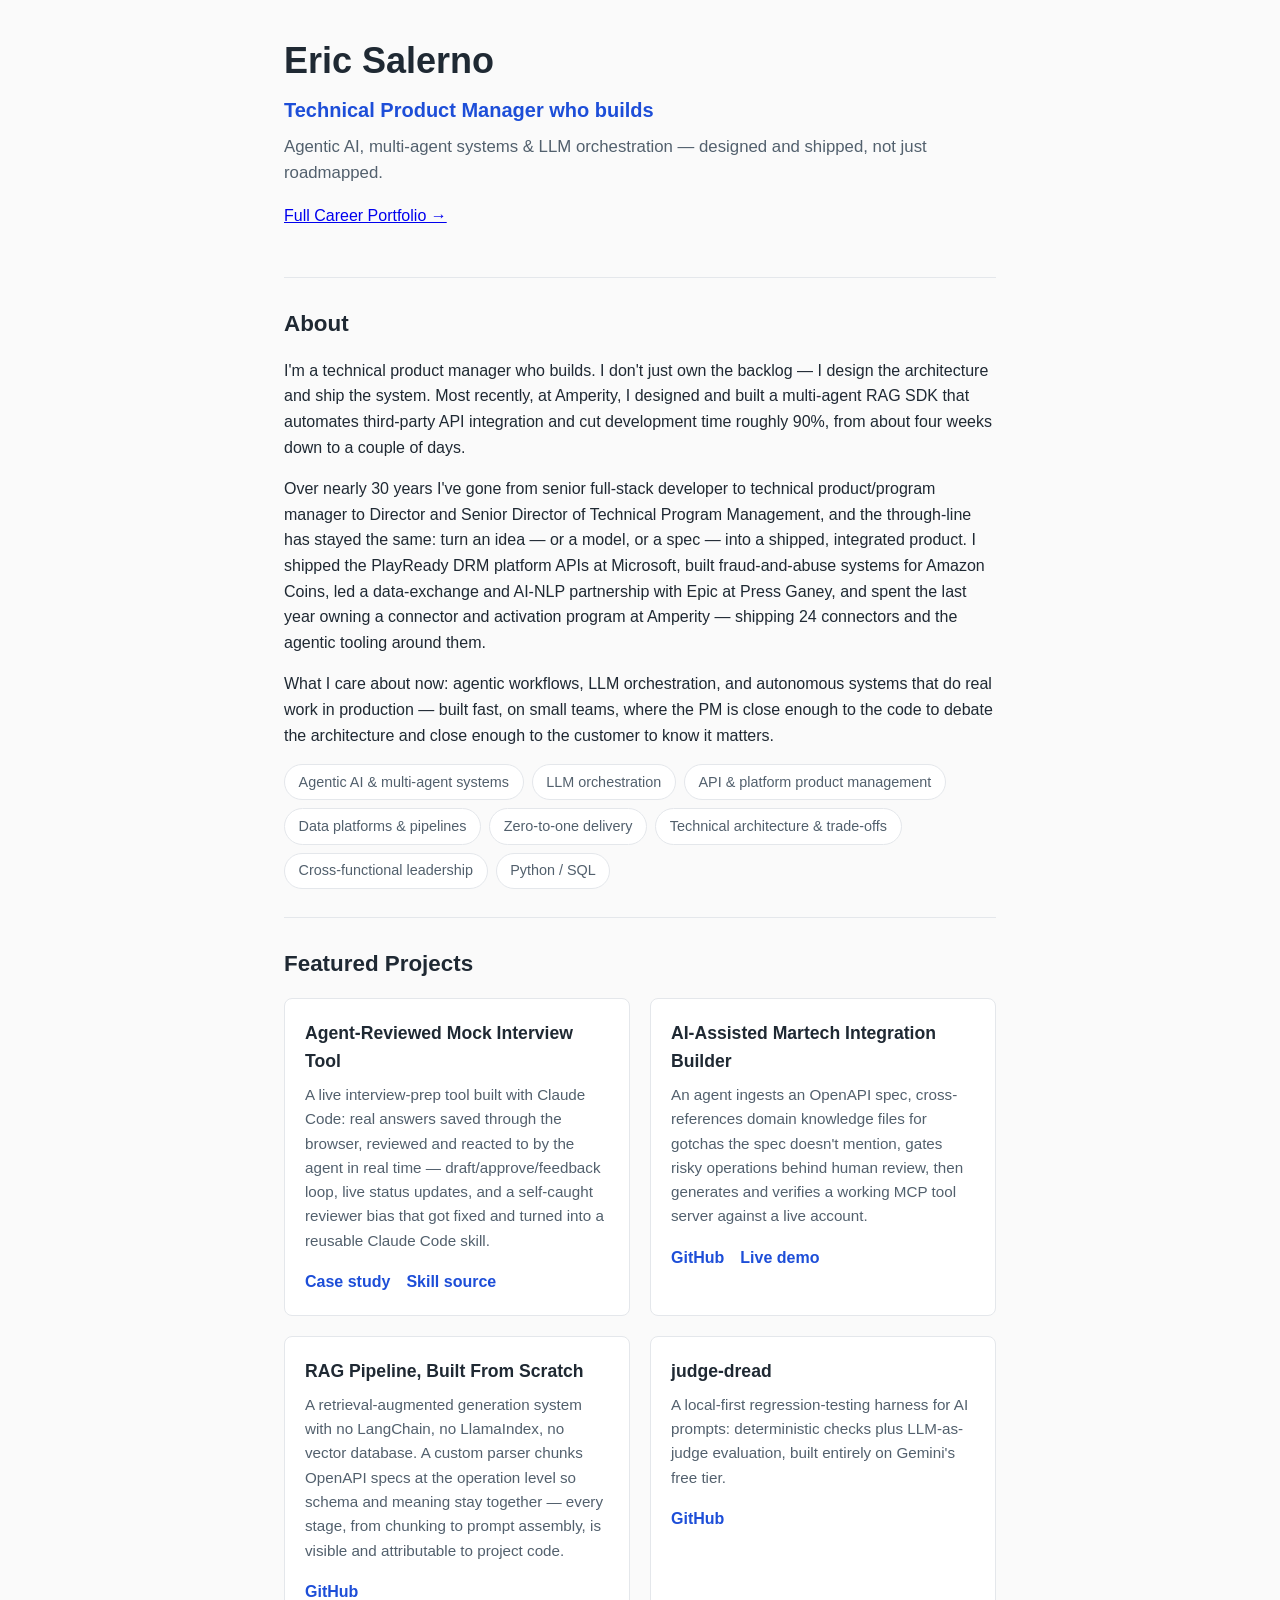
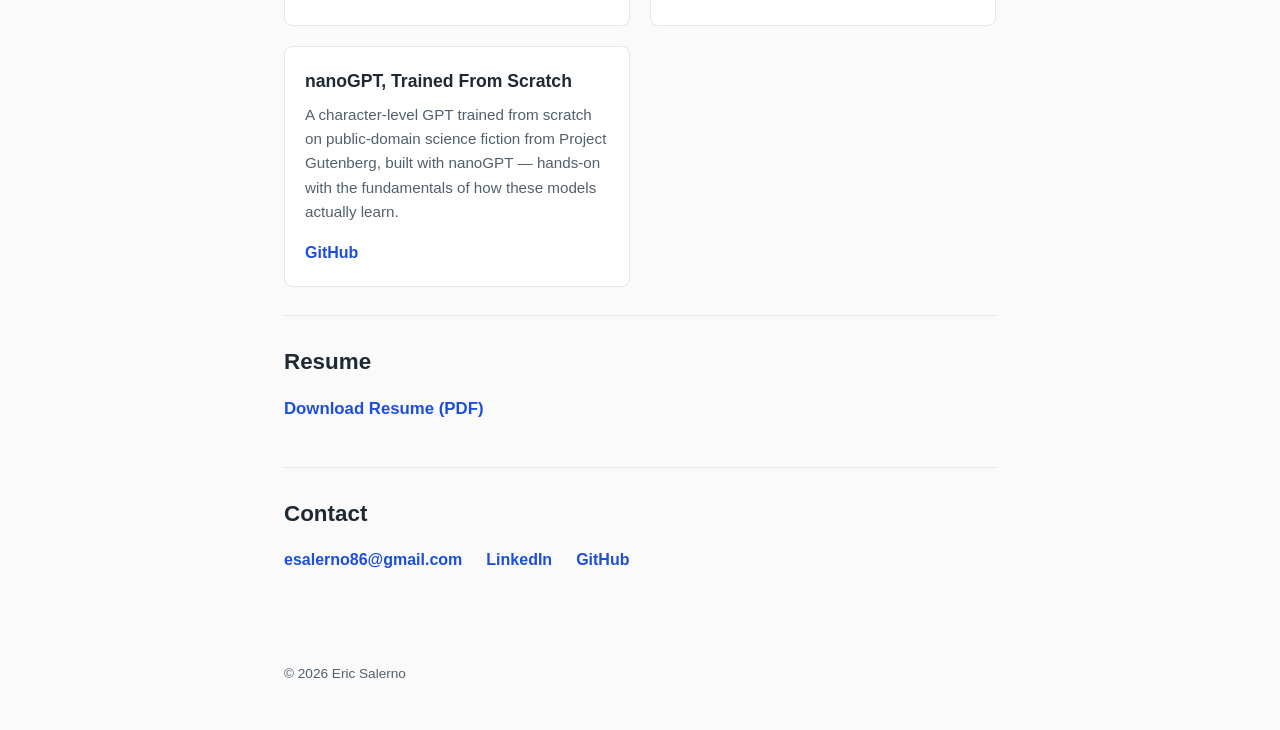
==== index.html @ 6489e16b "Link the homepage to the full career portfolio page" ====
<!doctype html>
<html lang="en">
<head>
<meta charset="UTF-8">
<meta name="viewport" content="width=device-width, initial-scale=1.0">
<title>Eric Salerno — Technical Product Manager</title>
<meta name="description" content="Technical Product Manager who builds agentic AI systems, LLM orchestration, and data platforms.">
<link rel="icon" href="favicon.svg" type="image/svg+xml">
<meta property="og:type" content="website">
<meta property="og:title" content="Eric Salerno — Technical Product Manager">
<meta property="og:description" content="Technical Product Manager who builds agentic AI systems, LLM orchestration, and data platforms.">
<meta property="og:url" content="https://ericthebigsal.github.io">
<meta name="twitter:card" content="summary">
<meta name="twitter:title" content="Eric Salerno — Technical Product Manager">
<meta name="twitter:description" content="Technical Product Manager who builds agentic AI systems, LLM orchestration, and data platforms.">
<link rel="stylesheet" href="styles.css">
</head>
<body>
<header class="site-header">
  <h1>Eric Salerno</h1>
  <p class="headline">Technical Product Manager who builds</p>
  <p class="tagline">Agentic AI, multi-agent systems &amp; LLM orchestration — designed and shipped, not just roadmapped.</p>
  <p><a href="portfolio.html">Full Career Portfolio →</a></p>
</header>

<main>
  <section id="about" aria-labelledby="about-heading">
    <h2 id="about-heading">About</h2>
    <p>I'm a technical product manager who builds. I don't just own the backlog — I design the architecture and ship the system. Most recently, at Amperity, I designed and built a multi-agent RAG SDK that automates third-party API integration and cut development time roughly 90%, from about four weeks down to a couple of days.</p>
    <p>Over nearly 30 years I've gone from senior full-stack developer to technical product/program manager to Director and Senior Director of Technical Program Management, and the through-line has stayed the same: turn an idea — or a model, or a spec — into a shipped, integrated product. I shipped the PlayReady DRM platform APIs at Microsoft, built fraud-and-abuse systems for Amazon Coins, led a data-exchange and AI-NLP partnership with Epic at Press Ganey, and spent the last year owning a connector and activation program at Amperity — shipping 24 connectors and the agentic tooling around them.</p>
    <p>What I care about now: agentic workflows, LLM orchestration, and autonomous systems that do real work in production — built fast, on small teams, where the PM is close enough to the code to debate the architecture and close enough to the customer to know it matters.</p>
    <ul class="strengths">
      <li>Agentic AI &amp; multi-agent systems</li>
      <li>LLM orchestration</li>
      <li>API &amp; platform product management</li>
      <li>Data platforms &amp; pipelines</li>
      <li>Zero-to-one delivery</li>
      <li>Technical architecture &amp; trade-offs</li>
      <li>Cross-functional leadership</li>
      <li>Python / SQL</li>
    </ul>
  </section>

  <section id="projects" aria-labelledby="projects-heading">
    <h2 id="projects-heading">Featured Projects</h2>
    <div class="project-grid">
      <article class="project-card">
        <h3>Agent-Reviewed Mock Interview Tool</h3>
        <p>A live interview-prep tool built with Claude Code: real answers saved through the browser, reviewed and reacted to by the agent in real time — draft/approve/feedback loop, live status updates, and a self-caught reviewer bias that got fixed and turned into a reusable Claude Code skill.</p>
        <div class="project-links">
          <a href="agentic-qa-tool.html">Case study</a>
          <a href="https://github.com/ericthebigsal/claude-skills">Skill source</a>
        </div>
      </article>

      <article class="project-card">
        <h3>AI-Assisted Martech Integration Builder</h3>
        <p>An agent ingests an OpenAPI spec, cross-references domain knowledge files for gotchas the spec doesn't mention, gates risky operations behind human review, then generates and verifies a working MCP tool server against a live account.</p>
        <div class="project-links">
          <a href="https://github.com/ericthebigsal/agent-integration">GitHub</a>
          <a href="https://ericthebigsal.github.io/agent-integration">Live demo</a>
        </div>
      </article>

      <article class="project-card">
        <h3>RAG Pipeline, Built From Scratch</h3>
        <p>A retrieval-augmented generation system with no LangChain, no LlamaIndex, no vector database. A custom parser chunks OpenAPI specs at the operation level so schema and meaning stay together — every stage, from chunking to prompt assembly, is visible and attributable to project code.</p>
        <div class="project-links">
          <a href="https://github.com/ericthebigsal/rag-pipeline">GitHub</a>
        </div>
      </article>

      <article class="project-card">
        <h3>judge-dread</h3>
        <p>A local-first regression-testing harness for AI prompts: deterministic checks plus LLM-as-judge evaluation, built entirely on Gemini's free tier.</p>
        <div class="project-links">
          <a href="https://github.com/ericthebigsal/judge-dread">GitHub</a>
        </div>
      </article>

      <article class="project-card">
        <h3>nanoGPT, Trained From Scratch</h3>
        <p>A character-level GPT trained from scratch on public-domain science fiction from Project Gutenberg, built with nanoGPT — hands-on with the fundamentals of how these models actually learn.</p>
        <div class="project-links">
          <a href="https://github.com/ericthebigsal/nanogpt-scifi">GitHub</a>
        </div>
      </article>
    </div>
  </section>

  <section id="resume" aria-labelledby="resume-heading">
    <h2 id="resume-heading">Resume</h2>
    <p><a class="resume-link" href="assets/resume/Eric-Salerno-Resume.pdf">Download Resume (PDF)</a></p>
  </section>

  <section id="contact" aria-labelledby="contact-heading">
    <h2 id="contact-heading">Contact</h2>
    <ul class="contact-list">
      <li><a href="mailto:esalerno86@gmail.com">esalerno86@gmail.com</a></li>
      <li><a href="https://www.linkedin.com/in/ersalerno">LinkedIn</a></li>
      <li><a href="https://github.com/ericthebigsal">GitHub</a></li>
    </ul>
  </section>
</main>

<footer class="site-footer">
  <p>&copy; 2026 Eric Salerno</p>
</footer>
</body>
</html>
---- styles.css ----
:root {
  --max-width: 760px;
  --color-bg: #fafafa;
  --color-surface: #ffffff;
  --color-text: #1f2933;
  --color-muted: #52606d;
  --color-border: #e4e7eb;
  --color-accent: #1d4ed8;
  --font-sans: -apple-system, BlinkMacSystemFont, "Segoe UI", Roboto, Helvetica, Arial, sans-serif;
}

* {
  box-sizing: border-box;
}

body {
  margin: 0;
  font-family: var(--font-sans);
  background: var(--color-bg);
  color: var(--color-text);
  line-height: 1.6;
}

.site-header,
main,
.site-footer {
  max-width: var(--max-width);
  margin: 0 auto;
  padding: 2rem 1.5rem;
}

.site-header {
  padding-bottom: 0;
}

.site-header h1 {
  font-size: 2.25rem;
  margin: 0 0 0.25rem;
}

.headline {
  font-size: 1.25rem;
  font-weight: 600;
  color: var(--color-accent);
  margin: 0 0 0.5rem;
}

.tagline {
  color: var(--color-muted);
  margin: 0 0 1rem;
  font-size: 1.05rem;
}

section {
  padding: 1.75rem 0;
  border-top: 1px solid var(--color-border);
}

h2 {
  font-size: 1.4rem;
  margin: 0 0 1rem;
}

.strengths {
  display: flex;
  flex-wrap: wrap;
  gap: 0.5rem;
  padding: 0;
  margin: 1rem 0 0;
  list-style: none;
}

.strengths li {
  background: var(--color-surface);
  border: 1px solid var(--color-border);
  border-radius: 999px;
  padding: 0.35rem 0.85rem;
  font-size: 0.9rem;
  color: var(--color-muted);
}

.project-grid {
  display: grid;
  grid-template-columns: repeat(auto-fit, minmax(280px, 1fr));
  gap: 1.25rem;
}

.project-card {
  background: var(--color-surface);
  border: 1px solid var(--color-border);
  border-radius: 8px;
  padding: 1.25rem;
}

.project-card h3 {
  margin: 0 0 0.5rem;
  font-size: 1.1rem;
}

.project-card p {
  margin: 0 0 1rem;
  color: var(--color-muted);
  font-size: 0.95rem;
}

.project-links {
  display: flex;
  gap: 1rem;
}

.project-links a,
.resume-link,
.contact-list a {
  color: var(--color-accent);
  text-decoration: none;
  font-weight: 600;
}

.project-links a:hover,
.resume-link:hover,
.contact-list a:hover {
  text-decoration: underline;
}

.resume-link {
  display: inline-block;
  font-size: 1.05rem;
}

.contact-list {
  list-style: none;
  padding: 0;
  margin: 0;
  display: flex;
  flex-wrap: wrap;
  gap: 1.5rem;
}

.site-footer {
  padding-top: 1rem;
  color: var(--color-muted);
  font-size: 0.85rem;
}

@media (max-width: 480px) {
  .site-header h1 {
    font-size: 1.75rem;
  }

  .contact-list {
    flex-direction: column;
    gap: 0.75rem;
  }
}

/* Case-study pages */

.breadcrumb {
  font-size: 0.9rem;
  margin: 0 0 1rem;
}

.breadcrumb a {
  color: var(--color-accent);
  text-decoration: none;
}

.breadcrumb a:hover {
  text-decoration: underline;
}

.case-tags {
  display: flex;
  flex-wrap: wrap;
  gap: 0.5rem;
  margin: 0.75rem 0 0;
  padding: 0;
  list-style: none;
}

.case-tags li {
  font-size: 0.78rem;
  font-family: ui-monospace, SFMono-Regular, "SF Mono", Menlo, Consolas, monospace;
  color: var(--color-muted);
  border: 1px solid var(--color-border);
  border-radius: 999px;
  padding: 0.2rem 0.7rem;
}

.case-note {
  background: var(--color-surface);
  border: 1px solid var(--color-border);
  border-left: 3px solid var(--color-accent);
  border-radius: 6px;
  padding: 0.9rem 1.1rem;
  font-size: 0.92rem;
  color: var(--color-muted);
  margin: 1rem 0 0;
}

.moment {
  background: var(--color-surface);
  border: 1px solid var(--color-border);
  border-radius: 8px;
  padding: 1.25rem 1.4rem;
  margin: 0 0 1.1rem;
}

.moment:last-child {
  margin-bottom: 0;
}

.moment h3 {
  margin: 0 0 0.5rem;
  font-size: 1.05rem;
}

.moment .beat {
  font-family: ui-monospace, SFMono-Regular, "SF Mono", Menlo, Consolas, monospace;
  font-size: 0.72rem;
  letter-spacing: 0.04em;
  text-transform: uppercase;
  color: var(--color-accent);
  display: block;
  margin: 0 0 0.35rem;
}

.moment p {
  margin: 0 0 0.6rem;
  font-size: 0.95rem;
}

.moment p:last-child {
  margin-bottom: 0;
}

blockquote.pull {
  margin: 0.8rem 0;
  padding: 0.15rem 0 0.15rem 1rem;
  border-left: 3px solid var(--color-accent);
  font-size: 0.94rem;
  color: var(--color-text);
  font-style: italic;
}

.case-study main p,
.case-study main li {
  font-size: 1rem;
}
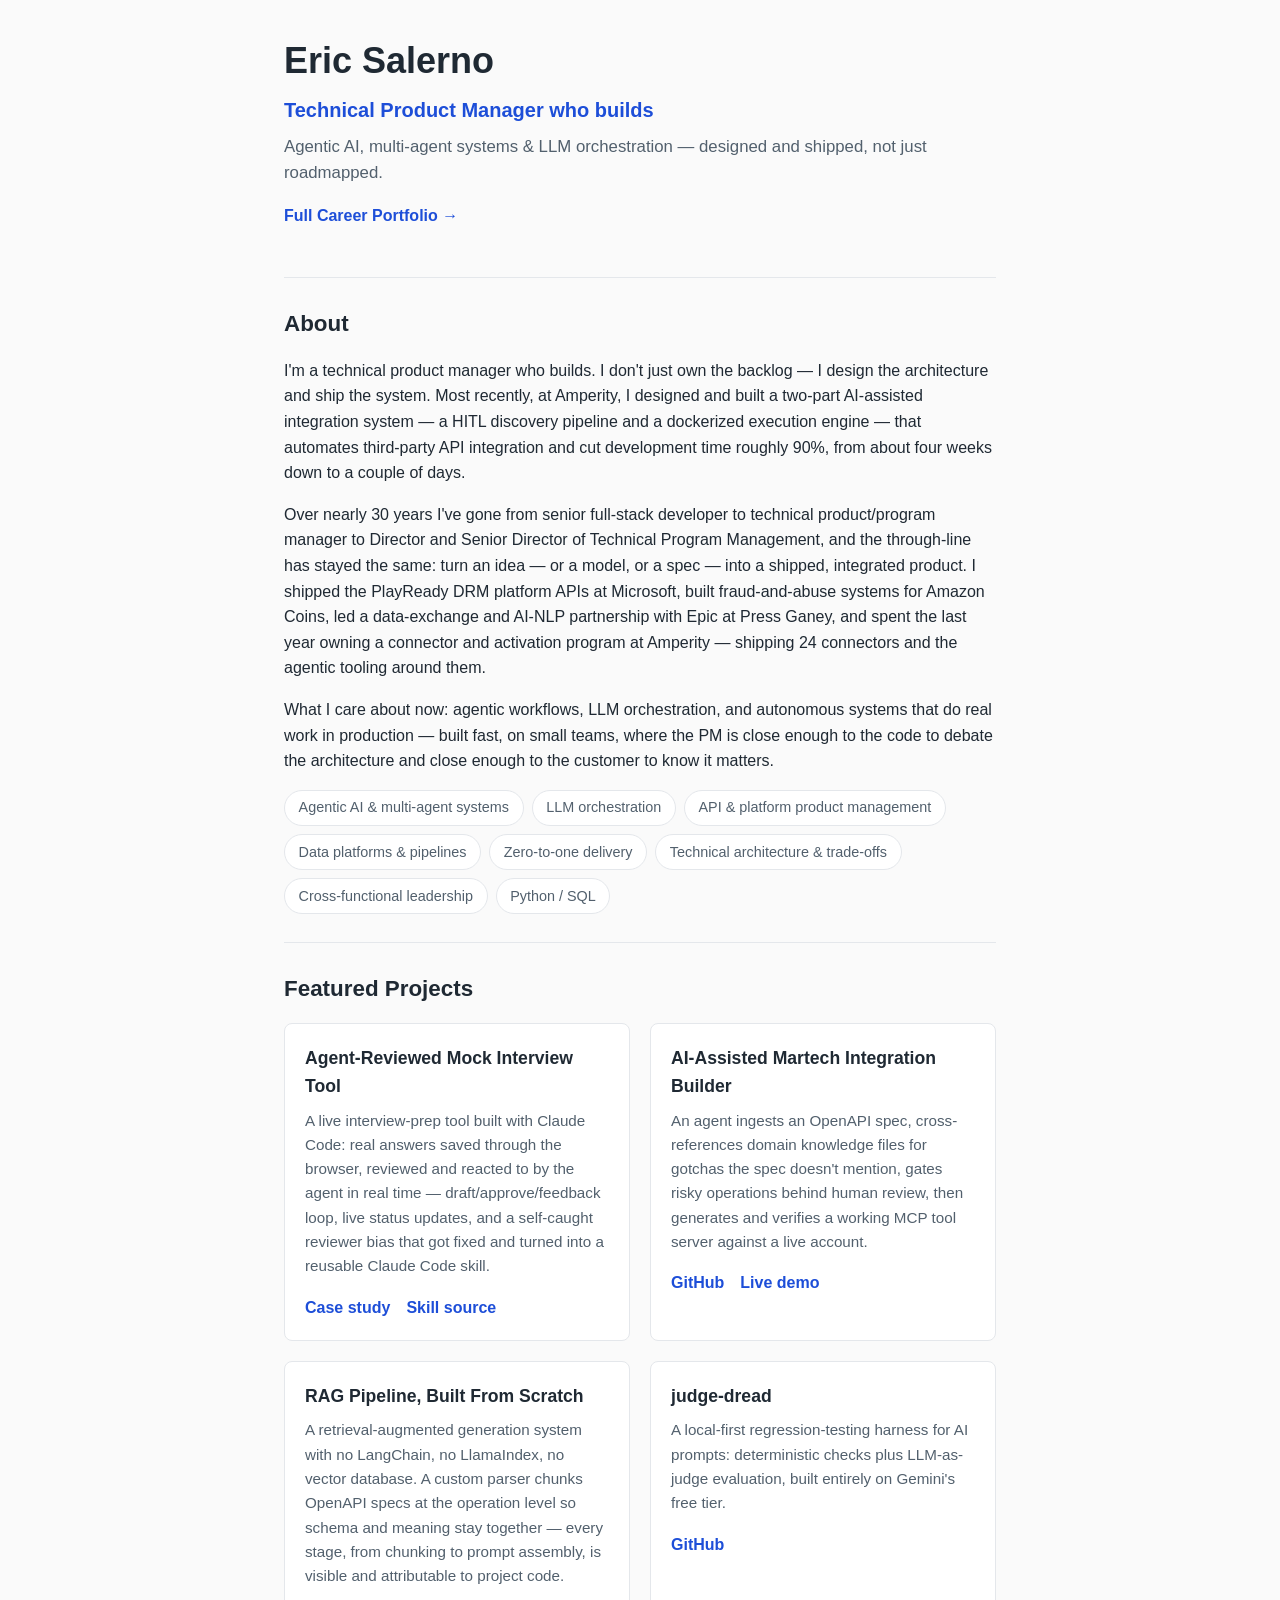
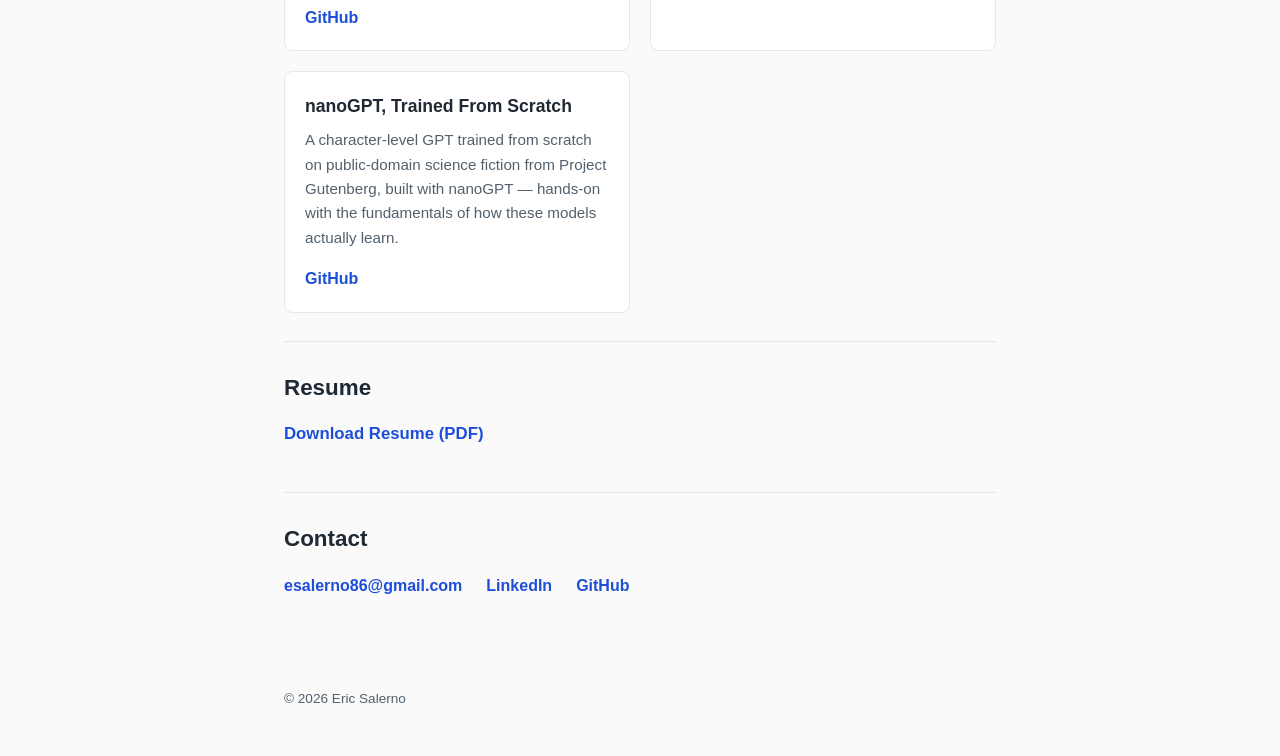
==== commit f17d2ef3: "Fix whole-branch review findings on the full career portfolio page - Resolve About-vs-Amperity self-" ====
--- a/index.html
+++ b/index.html
@@ -20,13 +20,13 @@
   <h1>Eric Salerno</h1>
   <p class="headline">Technical Product Manager who builds</p>
   <p class="tagline">Agentic AI, multi-agent systems &amp; LLM orchestration — designed and shipped, not just roadmapped.</p>
-  <p><a href="portfolio.html">Full Career Portfolio →</a></p>
+  <p><a class="portfolio-cta" href="portfolio.html">Full Career Portfolio →</a></p>
 </header>
 
 <main>
   <section id="about" aria-labelledby="about-heading">
     <h2 id="about-heading">About</h2>
-    <p>I'm a technical product manager who builds. I don't just own the backlog — I design the architecture and ship the system. Most recently, at Amperity, I designed and built a multi-agent RAG SDK that automates third-party API integration and cut development time roughly 90%, from about four weeks down to a couple of days.</p>
+    <p>I'm a technical product manager who builds. I don't just own the backlog — I design the architecture and ship the system. Most recently, at Amperity, I designed and built a two-part AI-assisted integration system — a HITL discovery pipeline and a dockerized execution engine — that automates third-party API integration and cut development time roughly 90%, from about four weeks down to a couple of days.</p>
     <p>Over nearly 30 years I've gone from senior full-stack developer to technical product/program manager to Director and Senior Director of Technical Program Management, and the through-line has stayed the same: turn an idea — or a model, or a spec — into a shipped, integrated product. I shipped the PlayReady DRM platform APIs at Microsoft, built fraud-and-abuse systems for Amazon Coins, led a data-exchange and AI-NLP partnership with Epic at Press Ganey, and spent the last year owning a connector and activation program at Amperity — shipping 24 connectors and the agentic tooling around them.</p>
     <p>What I care about now: agentic workflows, LLM orchestration, and autonomous systems that do real work in production — built fast, on small teams, where the PM is close enough to the code to debate the architecture and close enough to the customer to know it matters.</p>
     <ul class="strengths">
--- a/styles.css
+++ b/styles.css
@@ -51,6 +51,16 @@
   font-size: 1.05rem;
 }
 
+.portfolio-cta {
+  color: var(--color-accent);
+  text-decoration: none;
+  font-weight: 600;
+}
+
+.portfolio-cta:hover {
+  text-decoration: underline;
+}
+
 section {
   padding: 1.75rem 0;
   border-top: 1px solid var(--color-border);
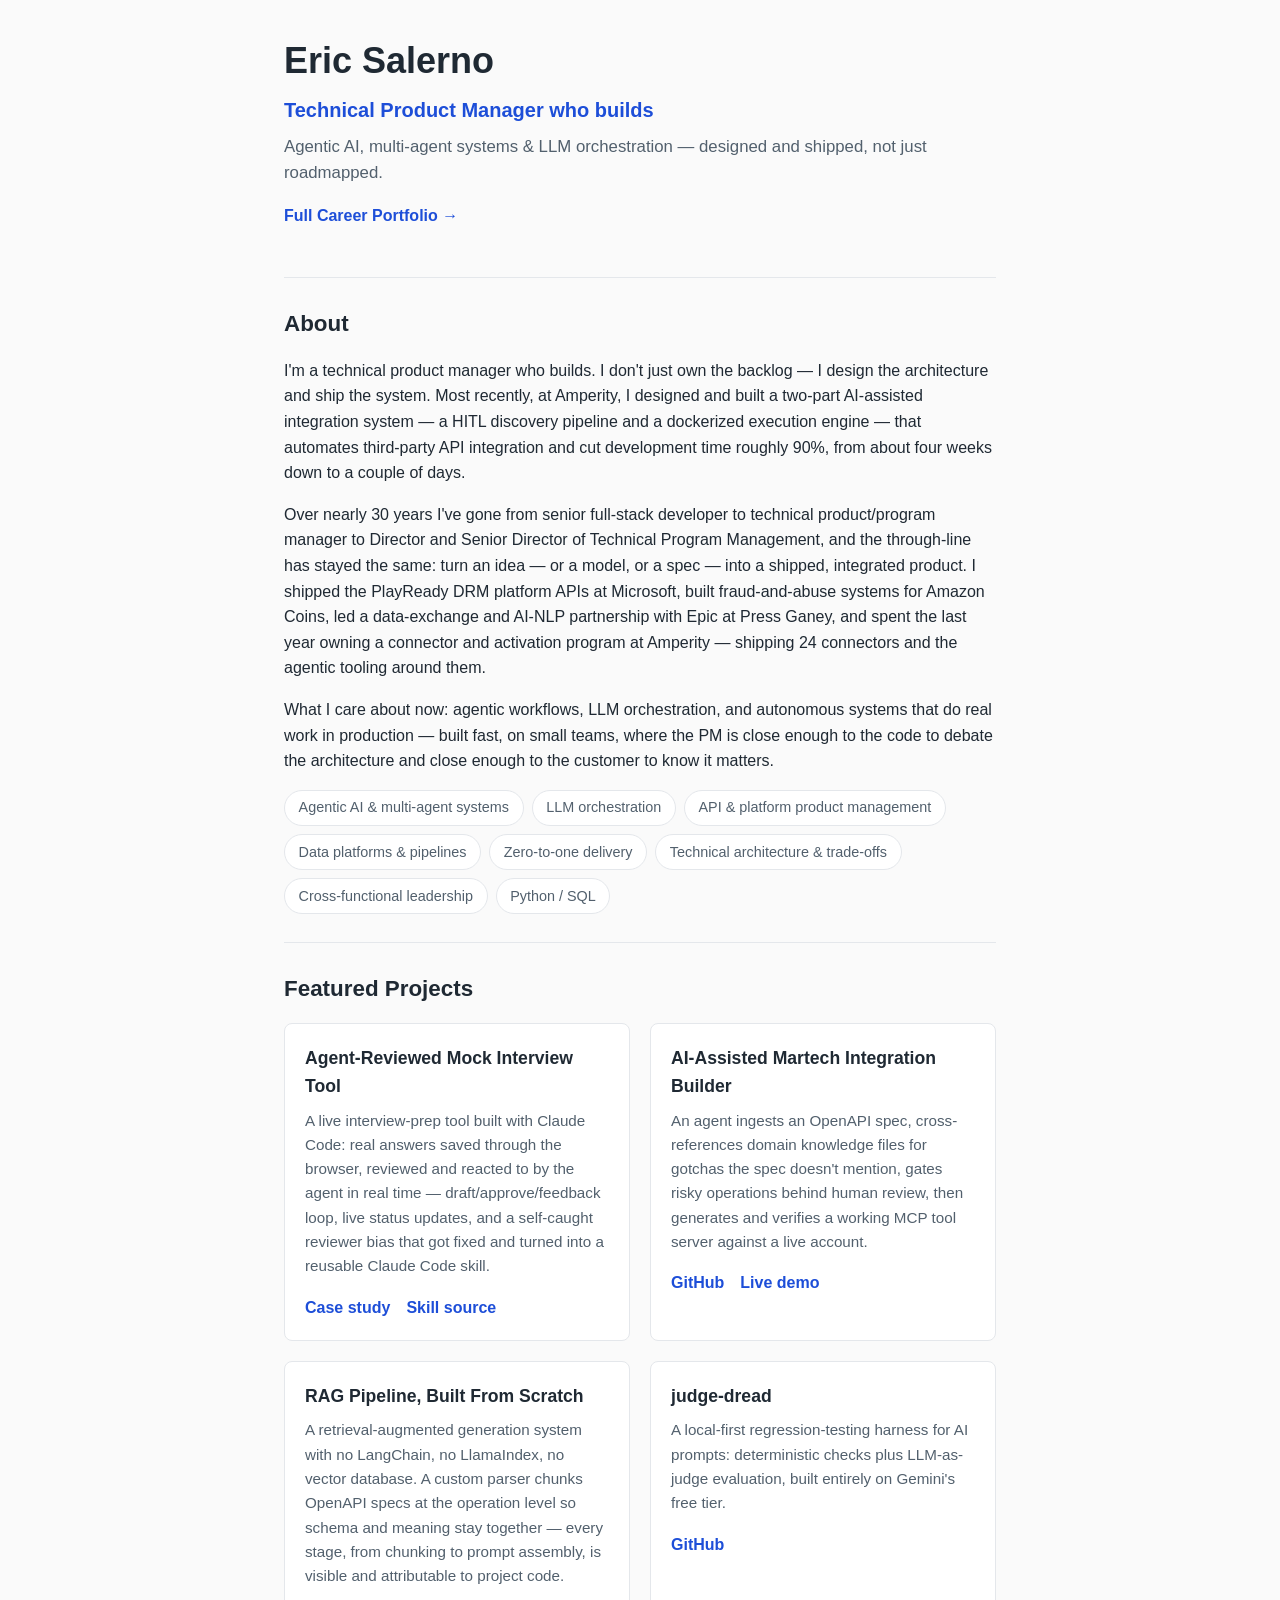
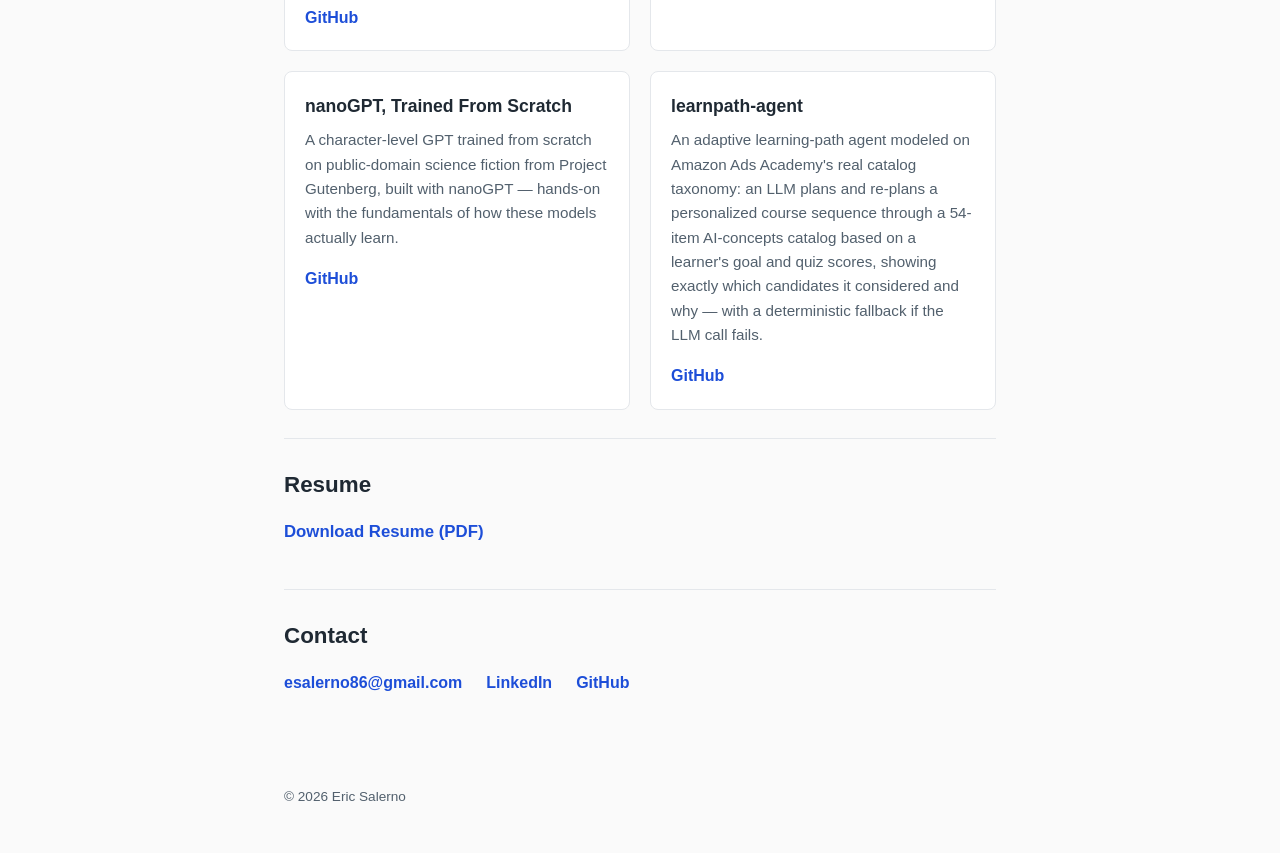
==== commit f4e32dae: "Add learnpath-agent as sixth AI portfolio project Adaptive learning-path agent (Gemini + FastAPI) ov" ====
--- a/index.html
+++ b/index.html
@@ -85,6 +85,14 @@
           <a href="https://github.com/ericthebigsal/nanogpt-scifi">GitHub</a>
         </div>
       </article>
+
+      <article class="project-card">
+        <h3>learnpath-agent</h3>
+        <p>An adaptive learning-path agent modeled on Amazon Ads Academy's real catalog taxonomy: an LLM plans and re-plans a personalized course sequence through a 54-item AI-concepts catalog based on a learner's goal and quiz scores, showing exactly which candidates it considered and why — with a deterministic fallback if the LLM call fails.</p>
+        <div class="project-links">
+          <a href="https://github.com/ericthebigsal/learnpath-agent">GitHub</a>
+        </div>
+      </article>
     </div>
   </section>
 
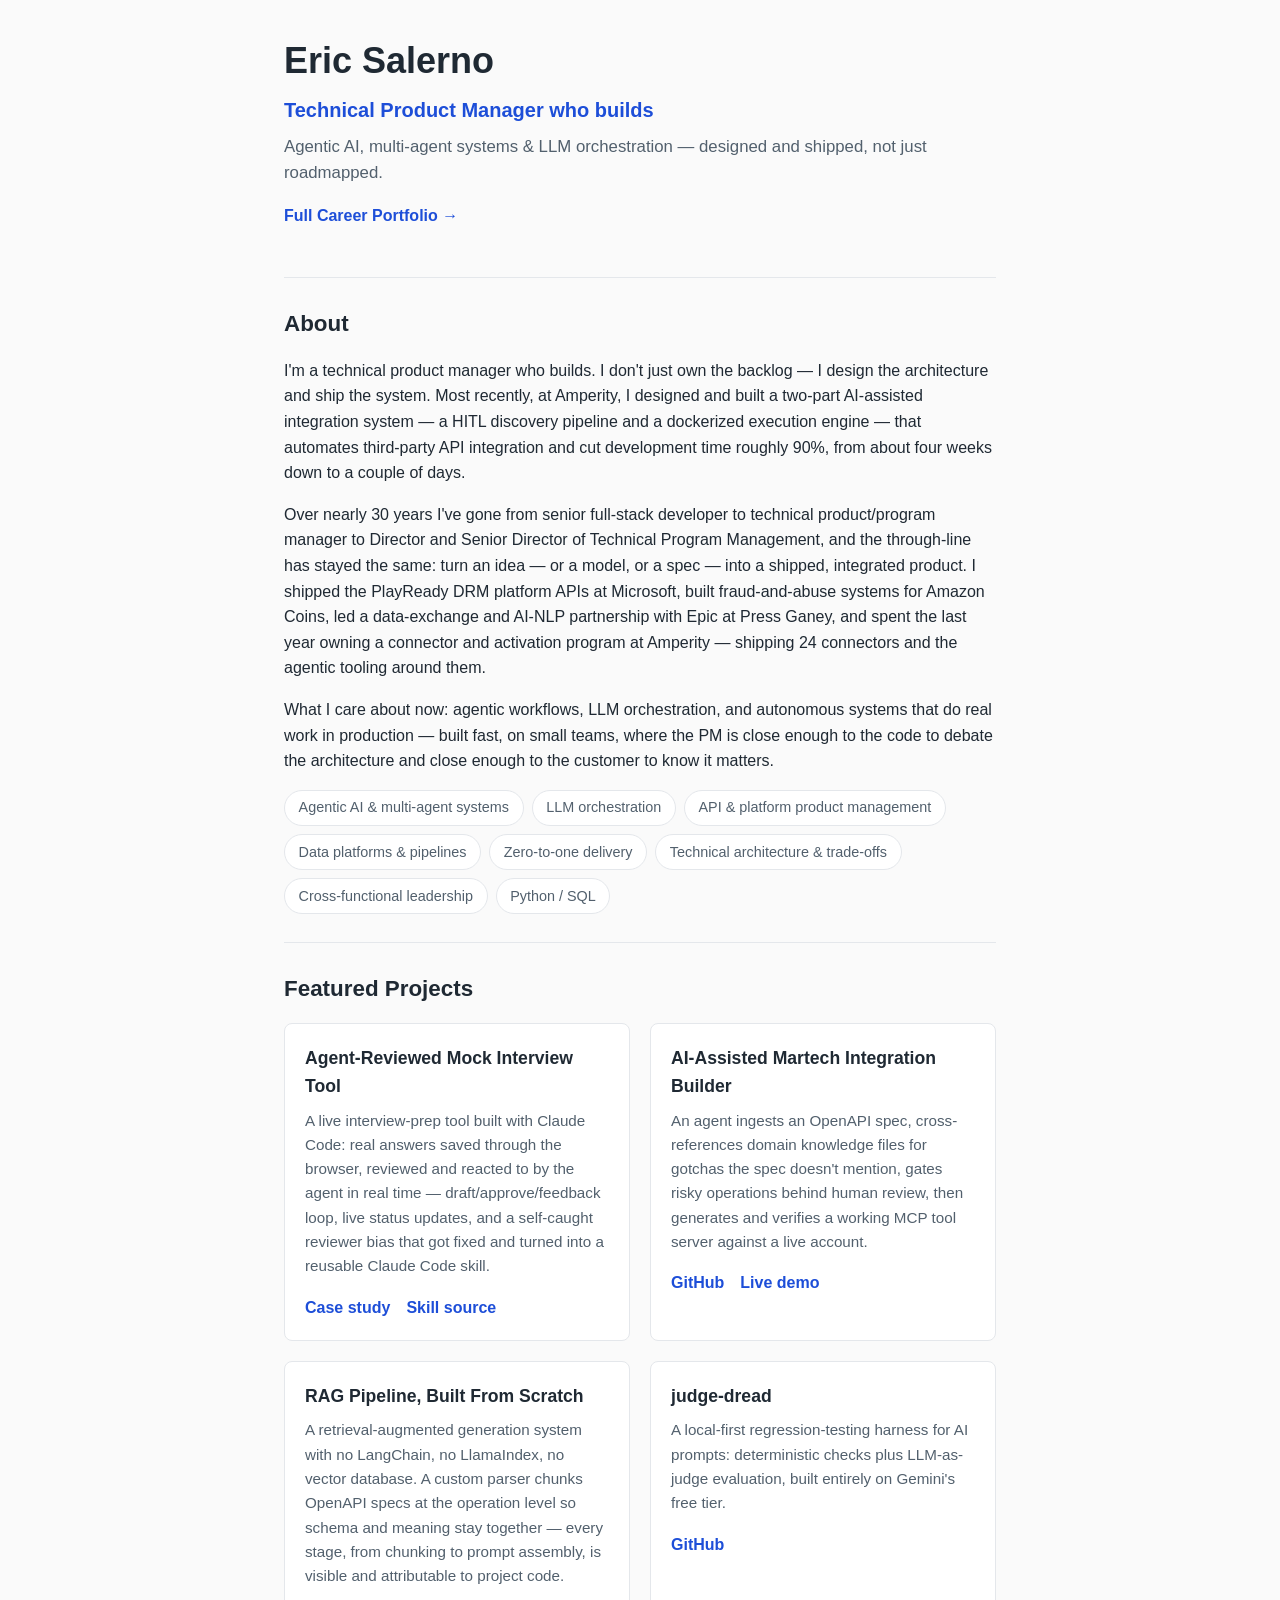
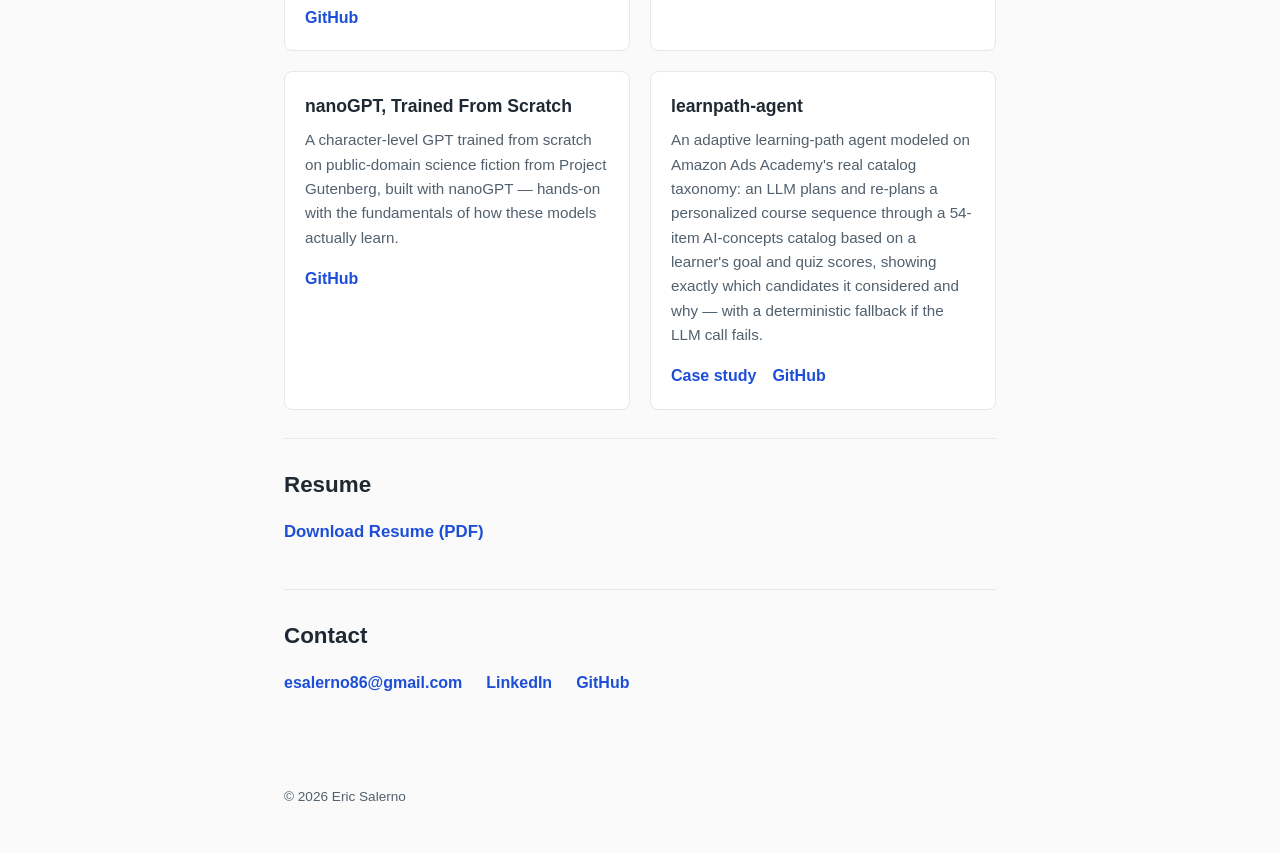
==== commit e7c86c47: "Add case study for learnpath-agent Detailed writeup of the concepts behind the adaptive learning-pat" ====
--- a/index.html
+++ b/index.html
@@ -90,6 +90,7 @@
         <h3>learnpath-agent</h3>
         <p>An adaptive learning-path agent modeled on Amazon Ads Academy's real catalog taxonomy: an LLM plans and re-plans a personalized course sequence through a 54-item AI-concepts catalog based on a learner's goal and quiz scores, showing exactly which candidates it considered and why — with a deterministic fallback if the LLM call fails.</p>
         <div class="project-links">
+          <a href="learnpath-agent-writeup.html">Case study</a>
           <a href="https://github.com/ericthebigsal/learnpath-agent">GitHub</a>
         </div>
       </article>
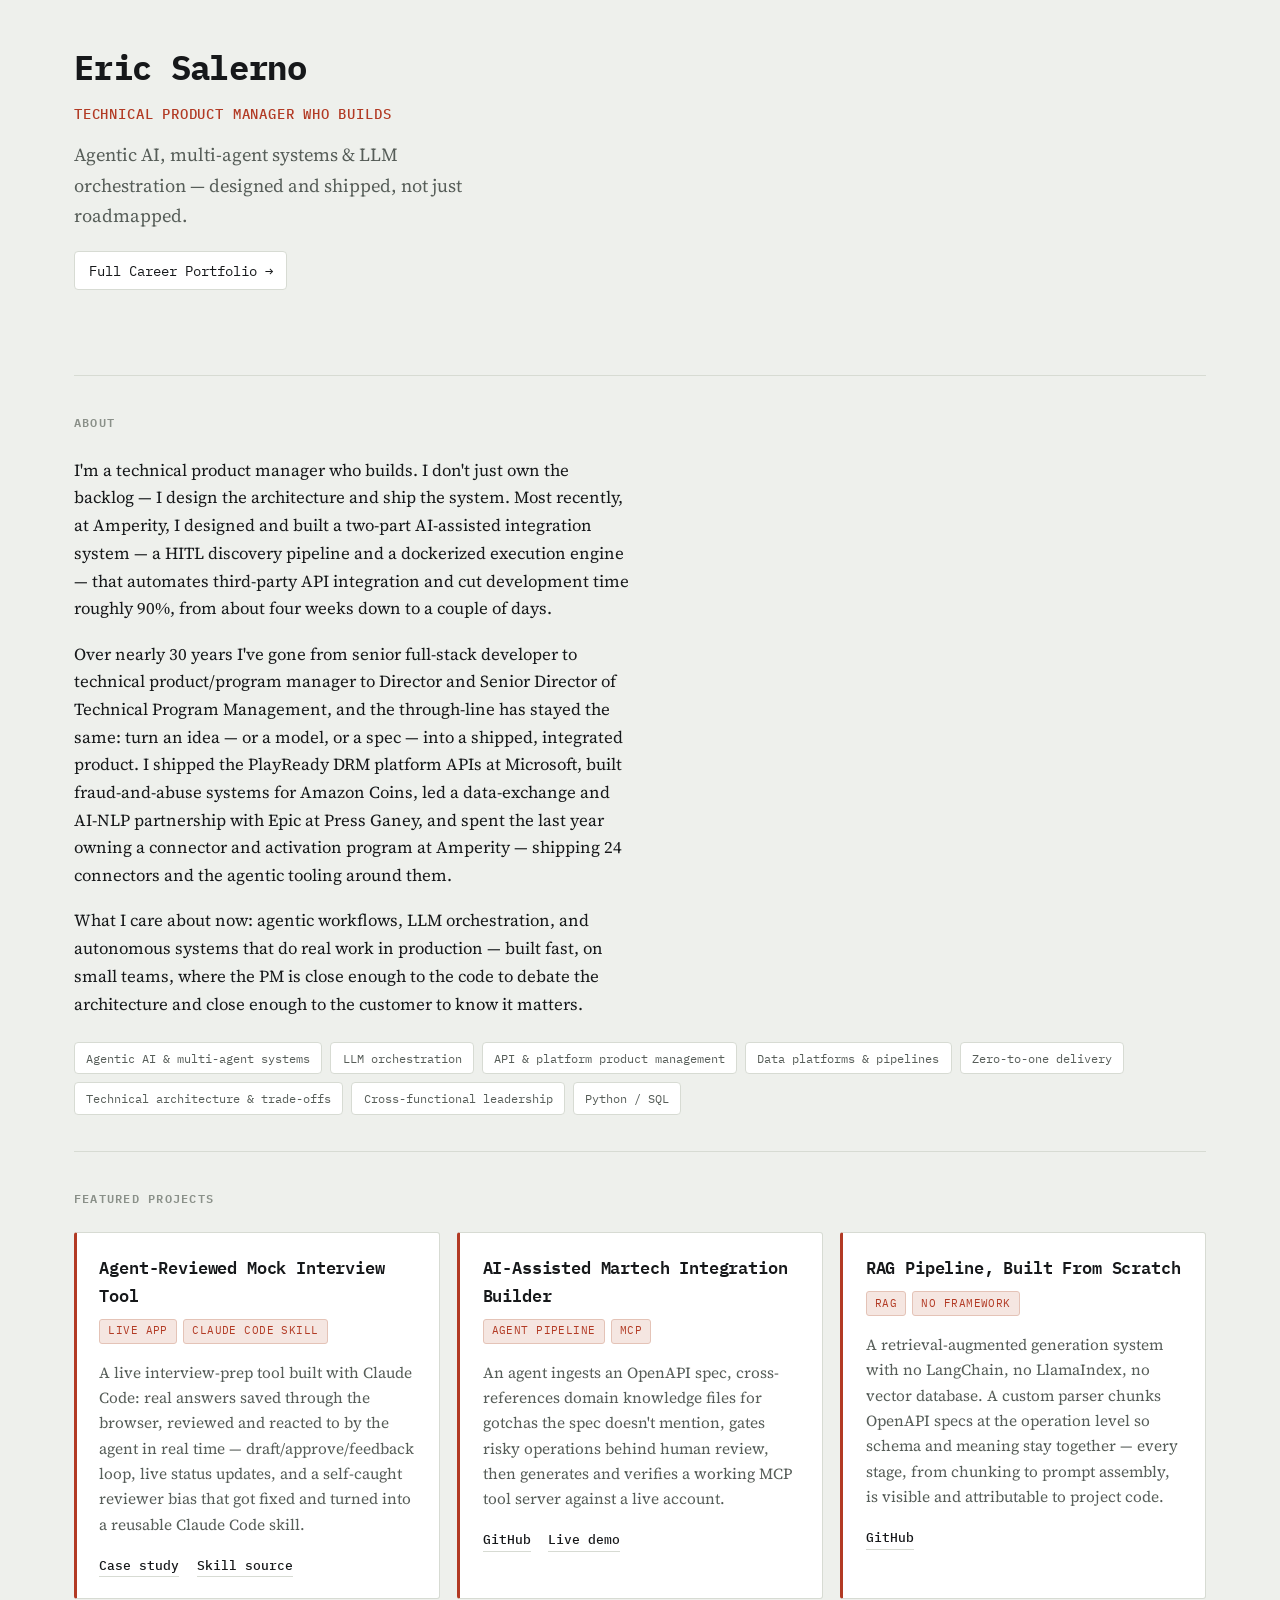
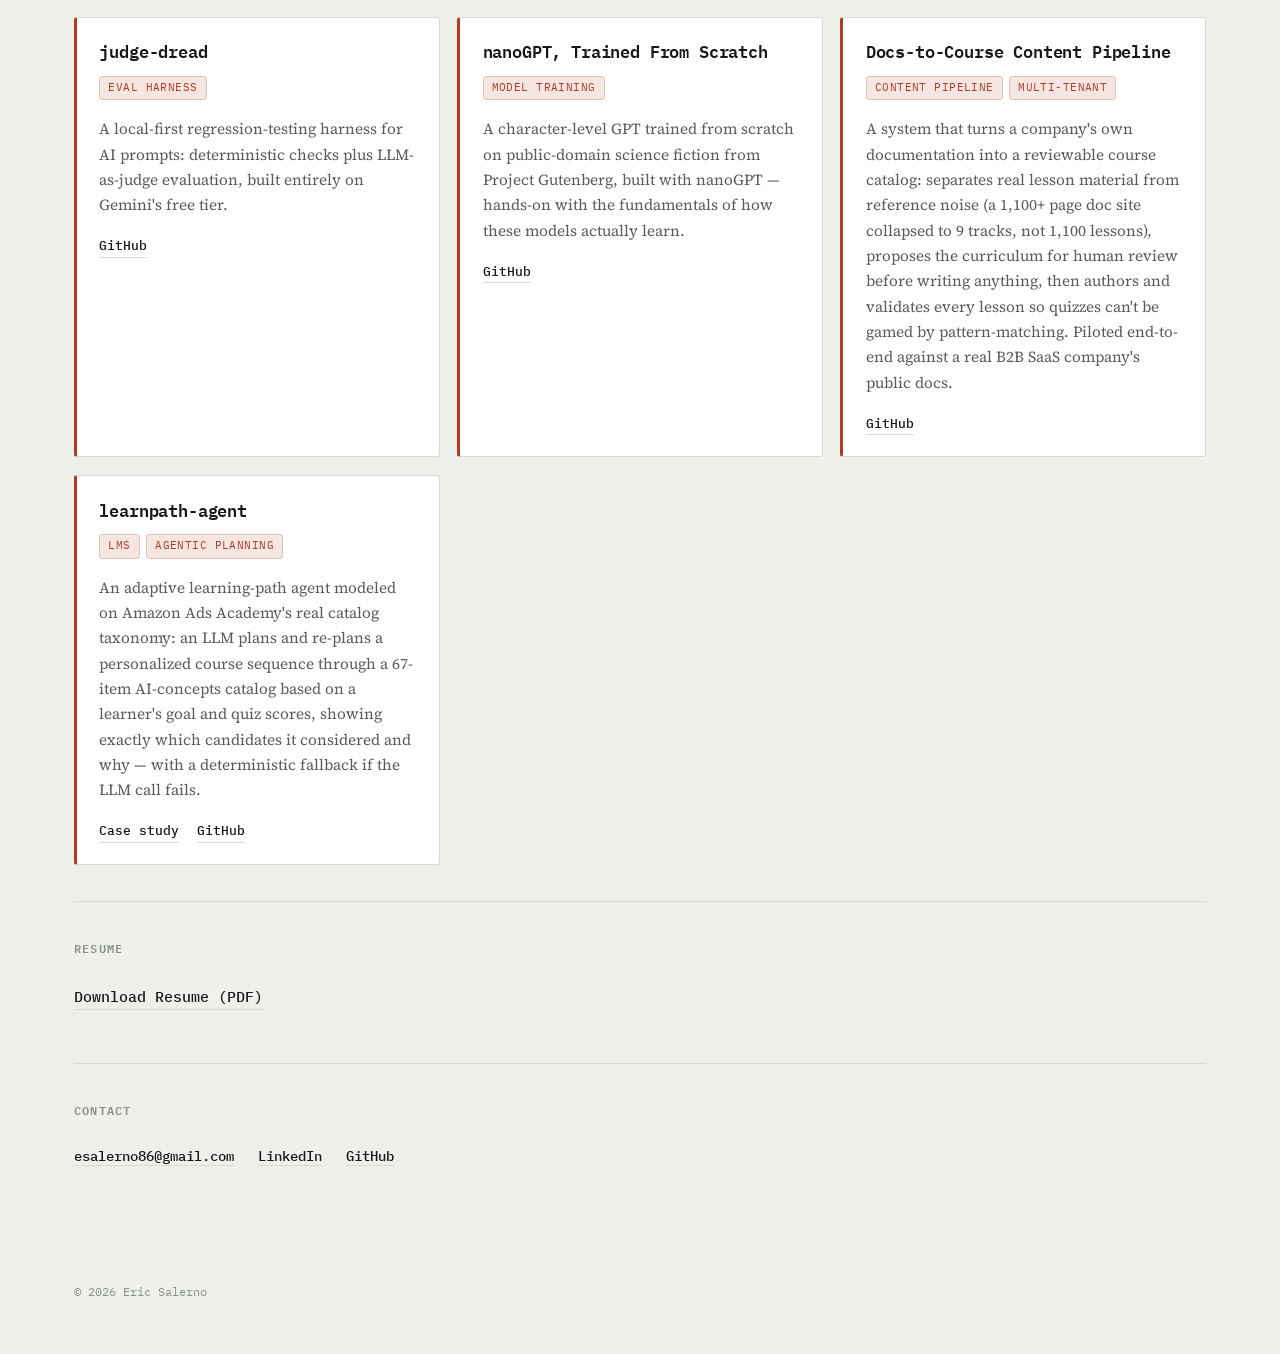
==== commit 86dd7176: "Redesign site styling and add docs-to-course pipeline project tile New shared visual identity (mono " ====
--- a/index.html
+++ b/index.html
@@ -13,6 +13,9 @@
 <meta name="twitter:card" content="summary">
 <meta name="twitter:title" content="Eric Salerno — Technical Product Manager">
 <meta name="twitter:description" content="Technical Product Manager who builds agentic AI systems, LLM orchestration, and data platforms.">
+<link rel="preconnect" href="https://fonts.googleapis.com">
+<link rel="preconnect" href="https://fonts.gstatic.com" crossorigin>
+<link href="https://fonts.googleapis.com/css2?family=IBM+Plex+Mono:wght@400;500;600;700&family=Source+Serif+4:ital,opsz,wght@0,8..60,400;0,8..60,600;1,8..60,400&display=swap" rel="stylesheet">
 <link rel="stylesheet" href="styles.css">
 </head>
 <body>
@@ -46,6 +49,7 @@
     <div class="project-grid">
       <article class="project-card">
         <h3>Agent-Reviewed Mock Interview Tool</h3>
+        <ul class="project-tags"><li>Live app</li><li>Claude Code skill</li></ul>
         <p>A live interview-prep tool built with Claude Code: real answers saved through the browser, reviewed and reacted to by the agent in real time — draft/approve/feedback loop, live status updates, and a self-caught reviewer bias that got fixed and turned into a reusable Claude Code skill.</p>
         <div class="project-links">
           <a href="agentic-qa-tool.html">Case study</a>
@@ -55,6 +59,7 @@
 
       <article class="project-card">
         <h3>AI-Assisted Martech Integration Builder</h3>
+        <ul class="project-tags"><li>Agent pipeline</li><li>MCP</li></ul>
         <p>An agent ingests an OpenAPI spec, cross-references domain knowledge files for gotchas the spec doesn't mention, gates risky operations behind human review, then generates and verifies a working MCP tool server against a live account.</p>
         <div class="project-links">
           <a href="https://github.com/ericthebigsal/agent-integration">GitHub</a>
@@ -64,6 +69,7 @@
 
       <article class="project-card">
         <h3>RAG Pipeline, Built From Scratch</h3>
+        <ul class="project-tags"><li>RAG</li><li>No framework</li></ul>
         <p>A retrieval-augmented generation system with no LangChain, no LlamaIndex, no vector database. A custom parser chunks OpenAPI specs at the operation level so schema and meaning stay together — every stage, from chunking to prompt assembly, is visible and attributable to project code.</p>
         <div class="project-links">
           <a href="https://github.com/ericthebigsal/rag-pipeline">GitHub</a>
@@ -72,6 +78,7 @@
 
       <article class="project-card">
         <h3>judge-dread</h3>
+        <ul class="project-tags"><li>Eval harness</li></ul>
         <p>A local-first regression-testing harness for AI prompts: deterministic checks plus LLM-as-judge evaluation, built entirely on Gemini's free tier.</p>
         <div class="project-links">
           <a href="https://github.com/ericthebigsal/judge-dread">GitHub</a>
@@ -80,6 +87,7 @@
 
       <article class="project-card">
         <h3>nanoGPT, Trained From Scratch</h3>
+        <ul class="project-tags"><li>Model training</li></ul>
         <p>A character-level GPT trained from scratch on public-domain science fiction from Project Gutenberg, built with nanoGPT — hands-on with the fundamentals of how these models actually learn.</p>
         <div class="project-links">
           <a href="https://github.com/ericthebigsal/nanogpt-scifi">GitHub</a>
@@ -87,8 +95,18 @@
       </article>
 
       <article class="project-card">
+        <h3>Docs-to-Course Content Pipeline</h3>
+        <ul class="project-tags"><li>Content pipeline</li><li>Multi-tenant</li></ul>
+        <p>A system that turns a company's own documentation into a reviewable course catalog: separates real lesson material from reference noise (a 1,100+ page doc site collapsed to 9 tracks, not 1,100 lessons), proposes the curriculum for human review before writing anything, then authors and validates every lesson so quizzes can't be gamed by pattern-matching. Piloted end-to-end against a real B2B SaaS company's public docs.</p>
+        <div class="project-links">
+          <a href="https://github.com/ericthebigsal/learnpath-agent">GitHub</a>
+        </div>
+      </article>
+
+      <article class="project-card">
         <h3>learnpath-agent</h3>
-        <p>An adaptive learning-path agent modeled on Amazon Ads Academy's real catalog taxonomy: an LLM plans and re-plans a personalized course sequence through a 54-item AI-concepts catalog based on a learner's goal and quiz scores, showing exactly which candidates it considered and why — with a deterministic fallback if the LLM call fails.</p>
+        <ul class="project-tags"><li>LMS</li><li>Agentic planning</li></ul>
+        <p>An adaptive learning-path agent modeled on Amazon Ads Academy's real catalog taxonomy: an LLM plans and re-plans a personalized course sequence through a 67-item AI-concepts catalog based on a learner's goal and quiz scores, showing exactly which candidates it considered and why — with a deterministic fallback if the LLM call fails.</p>
         <div class="project-links">
           <a href="learnpath-agent-writeup.html">Case study</a>
           <a href="https://github.com/ericthebigsal/learnpath-agent">GitHub</a>
--- a/styles.css
+++ b/styles.css
@@ -1,12 +1,45 @@
+/* ---------------------------------------------------------------
+   Eric Salerno — personal site
+   Signature: a left-edge "review mark" on every major block —
+   project cards, case-study moments, callouts — echoing the actual
+   throughline across the work: systems that show their own review
+   trail (candidate sets considered, self-caught bias, deterministic
+   fallbacks). Mono carries structure; serif carries the narrative.
+---------------------------------------------------------------- */
+
 :root {
-  --max-width: 760px;
-  --color-bg: #fafafa;
-  --color-surface: #ffffff;
-  --color-text: #1f2933;
-  --color-muted: #52606d;
-  --color-border: #e4e7eb;
-  --color-accent: #1d4ed8;
-  --font-sans: -apple-system, BlinkMacSystemFont, "Segoe UI", Roboto, Helvetica, Arial, sans-serif;
+  color-scheme: light dark;
+
+  --max-width: 1180px;
+  --paper: #EEF0EC;
+  --surface: #FFFFFF;
+  --ink: #16181A;
+  --ink-muted: #565D58;
+  --ink-faint: #8A9089;
+  --border: #D7DBD3;
+
+  --mark: #B23A24;
+  --mark-tint: #F5E6E1;
+  --mark-border: #E4C3B7;
+
+  --font-display: "IBM Plex Mono", ui-monospace, SFMono-Regular, Menlo, Consolas, monospace;
+  --font-body: "Source Serif 4", Georgia, "Iowan Old Style", serif;
+  --font-mono: "IBM Plex Mono", ui-monospace, SFMono-Regular, Menlo, Consolas, monospace;
+}
+
+@media (prefers-color-scheme: dark) {
+  :root {
+    --paper: #14171A;
+    --surface: #1B1F21;
+    --ink: #EAEDE8;
+    --ink-muted: #9BA39C;
+    --ink-faint: #626963;
+    --border: #333A35;
+
+    --mark: #E0694F;
+    --mark-tint: #3A241D;
+    --mark-border: #5C3A2E;
+  }
 }
 
 * {
@@ -15,10 +48,20 @@
 
 body {
   margin: 0;
-  font-family: var(--font-sans);
-  background: var(--color-bg);
-  color: var(--color-text);
-  line-height: 1.6;
+  font-family: var(--font-body);
+  background: var(--paper);
+  color: var(--ink);
+  line-height: 1.65;
+  font-size: 17px;
+}
+
+::selection {
+  background: var(--mark-tint);
+  color: var(--ink);
+}
+
+a {
+  color: var(--mark);
 }
 
 .site-header,
@@ -26,49 +69,85 @@
 .site-footer {
   max-width: var(--max-width);
   margin: 0 auto;
-  padding: 2rem 1.5rem;
-}
+  padding: 2.5rem 1.5rem;
+}
+
+/* ---------- masthead ---------- */
 
 .site-header {
-  padding-bottom: 0;
+  padding-bottom: 1.75rem;
 }
 
 .site-header h1 {
-  font-size: 2.25rem;
-  margin: 0 0 0.25rem;
+  font-family: var(--font-display);
+  font-weight: 700;
+  font-size: 2.1rem;
+  letter-spacing: -0.02em;
+  margin: 0 0 0.5rem;
+  color: var(--ink);
 }
 
 .headline {
-  font-size: 1.25rem;
+  font-family: var(--font-mono);
+  font-size: 0.85rem;
+  font-weight: 500;
+  text-transform: uppercase;
+  letter-spacing: 0.06em;
+  color: var(--mark);
+  margin: 0 0 0.9rem;
+}
+
+.tagline {
+  font-family: var(--font-body);
+  color: var(--ink-muted);
+  margin: 0 0 1.25rem;
+  font-size: 1.15rem;
+  max-width: 46ch;
+}
+
+.portfolio-cta {
+  display: inline-block;
+  font-family: var(--font-mono);
+  font-size: 0.85rem;
+  color: var(--ink);
+  text-decoration: none;
+  border: 1px solid var(--border);
+  border-radius: 4px;
+  padding: 0.45rem 0.85rem;
+  background: var(--surface);
+  transition: border-color 0.15s ease, color 0.15s ease;
+}
+
+.portfolio-cta:hover {
+  border-color: var(--mark);
+  color: var(--mark);
+}
+
+/* ---------- sections ---------- */
+
+section {
+  padding: 2.25rem 0;
+  border-top: 1px solid var(--border);
+}
+
+h2 {
+  font-family: var(--font-mono);
+  font-size: 0.78rem;
   font-weight: 600;
-  color: var(--color-accent);
-  margin: 0 0 0.5rem;
-}
-
-.tagline {
-  color: var(--color-muted);
-  margin: 0 0 1rem;
+  text-transform: uppercase;
+  letter-spacing: 0.1em;
+  color: var(--ink-faint);
+  margin: 0 0 1.5rem;
+}
+
+#about p {
   font-size: 1.05rem;
-}
-
-.portfolio-cta {
-  color: var(--color-accent);
-  text-decoration: none;
-  font-weight: 600;
-}
-
-.portfolio-cta:hover {
-  text-decoration: underline;
-}
-
-section {
-  padding: 1.75rem 0;
-  border-top: 1px solid var(--color-border);
-}
-
-h2 {
-  font-size: 1.4rem;
-  margin: 0 0 1rem;
+  margin: 0 0 1.1rem;
+  max-width: 62ch;
+}
+
+#about p:last-of-type {
+  margin-bottom: 1.5rem;
 }
 
 .strengths {
@@ -76,65 +155,98 @@
   flex-wrap: wrap;
   gap: 0.5rem;
   padding: 0;
-  margin: 1rem 0 0;
+  margin: 0;
   list-style: none;
 }
 
 .strengths li {
-  background: var(--color-surface);
-  border: 1px solid var(--color-border);
-  border-radius: 999px;
-  padding: 0.35rem 0.85rem;
-  font-size: 0.9rem;
-  color: var(--color-muted);
-}
+  font-family: var(--font-mono);
+  background: var(--surface);
+  border: 1px solid var(--border);
+  border-radius: 4px;
+  padding: 0.3rem 0.7rem;
+  font-size: 0.78rem;
+  color: var(--ink-muted);
+}
+
+/* ---------- project cards: the signature mark ---------- */
 
 .project-grid {
   display: grid;
-  grid-template-columns: repeat(auto-fit, minmax(280px, 1fr));
-  gap: 1.25rem;
+  grid-template-columns: repeat(auto-fit, minmax(300px, 1fr));
+  gap: 1.1rem;
 }
 
 .project-card {
-  background: var(--color-surface);
-  border: 1px solid var(--color-border);
-  border-radius: 8px;
-  padding: 1.25rem;
+  background: var(--surface);
+  border: 1px solid var(--border);
+  border-left: 3px solid var(--mark);
+  border-radius: 3px;
+  padding: 1.3rem 1.4rem;
 }
 
 .project-card h3 {
-  margin: 0 0 0.5rem;
-  font-size: 1.1rem;
+  font-family: var(--font-display);
+  font-weight: 600;
+  margin: 0 0 0.6rem;
+  font-size: 1.05rem;
+  letter-spacing: -0.01em;
 }
 
 .project-card p {
+  margin: 0 0 1.1rem;
+  color: var(--ink-muted);
+  font-size: 0.96rem;
+}
+
+.project-tags {
+  display: flex;
+  flex-wrap: wrap;
+  gap: 0.4rem;
+  padding: 0;
   margin: 0 0 1rem;
-  color: var(--color-muted);
-  font-size: 0.95rem;
+  list-style: none;
+}
+
+.project-tags li {
+  font-family: var(--font-mono);
+  font-size: 0.68rem;
+  text-transform: uppercase;
+  letter-spacing: 0.04em;
+  color: var(--mark);
+  background: var(--mark-tint);
+  border: 1px solid var(--mark-border);
+  border-radius: 3px;
+  padding: 0.15rem 0.5rem;
 }
 
 .project-links {
   display: flex;
-  gap: 1rem;
+  gap: 1.1rem;
+  font-family: var(--font-mono);
+  font-size: 0.82rem;
 }
 
 .project-links a,
 .resume-link,
 .contact-list a {
-  color: var(--color-accent);
+  color: var(--ink);
   text-decoration: none;
-  font-weight: 600;
+  font-weight: 500;
+  border-bottom: 1px solid var(--border);
 }
 
 .project-links a:hover,
 .resume-link:hover,
 .contact-list a:hover {
-  text-decoration: underline;
+  color: var(--mark);
+  border-color: var(--mark);
 }
 
 .resume-link {
   display: inline-block;
-  font-size: 1.05rem;
+  font-family: var(--font-mono);
+  font-size: 0.95rem;
 }
 
 .contact-list {
@@ -144,17 +256,20 @@
   display: flex;
   flex-wrap: wrap;
   gap: 1.5rem;
+  font-family: var(--font-mono);
+  font-size: 0.88rem;
 }
 
 .site-footer {
-  padding-top: 1rem;
-  color: var(--color-muted);
-  font-size: 0.85rem;
+  padding-top: 1.5rem;
+  color: var(--ink-faint);
+  font-family: var(--font-mono);
+  font-size: 0.78rem;
 }
 
 @media (max-width: 480px) {
   .site-header h1 {
-    font-size: 1.75rem;
+    font-size: 1.6rem;
   }
 
   .contact-list {
@@ -163,57 +278,79 @@
   }
 }
 
-/* Case-study pages */
+/* ---------- Case-study pages ---------- */
 
 .breadcrumb {
-  font-size: 0.9rem;
-  margin: 0 0 1rem;
+  font-family: var(--font-mono);
+  font-size: 0.8rem;
+  margin: 0 0 1.25rem;
+  color: var(--ink-faint);
 }
 
 .breadcrumb a {
-  color: var(--color-accent);
+  color: var(--ink-muted);
   text-decoration: none;
+  border-bottom: 1px solid var(--border);
 }
 
 .breadcrumb a:hover {
-  text-decoration: underline;
+  color: var(--mark);
+  border-color: var(--mark);
+}
+
+.case-study h1 {
+  font-family: var(--font-display);
+  font-size: 1.85rem;
+  letter-spacing: -0.015em;
+  line-height: 1.25;
+  max-width: 30ch;
+}
+
+.case-study main section p,
+.case-study main section > ul {
+  max-width: 68ch;
 }
 
 .case-tags {
   display: flex;
   flex-wrap: wrap;
   gap: 0.5rem;
-  margin: 0.75rem 0 0;
+  margin: 0.9rem 0 0;
   padding: 0;
   list-style: none;
 }
 
 .case-tags li {
-  font-size: 0.78rem;
-  font-family: ui-monospace, SFMono-Regular, "SF Mono", Menlo, Consolas, monospace;
-  color: var(--color-muted);
-  border: 1px solid var(--color-border);
-  border-radius: 999px;
-  padding: 0.2rem 0.7rem;
+  font-size: 0.72rem;
+  font-family: var(--font-mono);
+  text-transform: uppercase;
+  letter-spacing: 0.03em;
+  color: var(--ink-muted);
+  border: 1px solid var(--border);
+  border-radius: 3px;
+  padding: 0.2rem 0.6rem;
 }
 
 .case-note {
-  background: var(--color-surface);
-  border: 1px solid var(--color-border);
-  border-left: 3px solid var(--color-accent);
-  border-radius: 6px;
-  padding: 0.9rem 1.1rem;
-  font-size: 0.92rem;
-  color: var(--color-muted);
-  margin: 1rem 0 0;
+  background: var(--surface);
+  border: 1px solid var(--border);
+  border-left: 3px solid var(--mark);
+  border-radius: 3px;
+  padding: 0.95rem 1.15rem;
+  font-size: 0.94rem;
+  color: var(--ink-muted);
+  margin: 1.25rem 0 0;
+  max-width: 68ch;
 }
 
 .moment {
-  background: var(--color-surface);
-  border: 1px solid var(--color-border);
-  border-radius: 8px;
-  padding: 1.25rem 1.4rem;
+  background: var(--surface);
+  border: 1px solid var(--border);
+  border-left: 3px solid var(--mark);
+  border-radius: 3px;
+  padding: 1.3rem 1.5rem;
   margin: 0 0 1.1rem;
+  max-width: 68ch;
 }
 
 .moment:last-child {
@@ -221,23 +358,25 @@
 }
 
 .moment h3 {
+  font-family: var(--font-display);
+  font-weight: 600;
   margin: 0 0 0.5rem;
   font-size: 1.05rem;
 }
 
 .moment .beat {
-  font-family: ui-monospace, SFMono-Regular, "SF Mono", Menlo, Consolas, monospace;
-  font-size: 0.72rem;
-  letter-spacing: 0.04em;
+  font-family: var(--font-mono);
+  font-size: 0.7rem;
+  letter-spacing: 0.06em;
   text-transform: uppercase;
-  color: var(--color-accent);
+  color: var(--mark);
   display: block;
-  margin: 0 0 0.35rem;
+  margin: 0 0 0.4rem;
 }
 
 .moment p {
-  margin: 0 0 0.6rem;
-  font-size: 0.95rem;
+  margin: 0 0 0.7rem;
+  font-size: 0.98rem;
 }
 
 .moment p:last-child {
@@ -245,15 +384,22 @@
 }
 
 blockquote.pull {
-  margin: 0.8rem 0;
-  padding: 0.15rem 0 0.15rem 1rem;
-  border-left: 3px solid var(--color-accent);
-  font-size: 0.94rem;
-  color: var(--color-text);
+  margin: 0.9rem 0;
+  padding: 0.15rem 0 0.15rem 1.1rem;
+  border-left: 3px solid var(--mark);
+  font-size: 0.98rem;
+  color: var(--ink);
   font-style: italic;
+  max-width: 68ch;
 }
 
 .case-study main p,
 .case-study main li {
-  font-size: 1rem;
-}
+  font-size: 1.02rem;
+}
+
+.case-study main h2 {
+  border-top: none;
+  padding-top: 0;
+  margin-top: 2.5rem;
+}
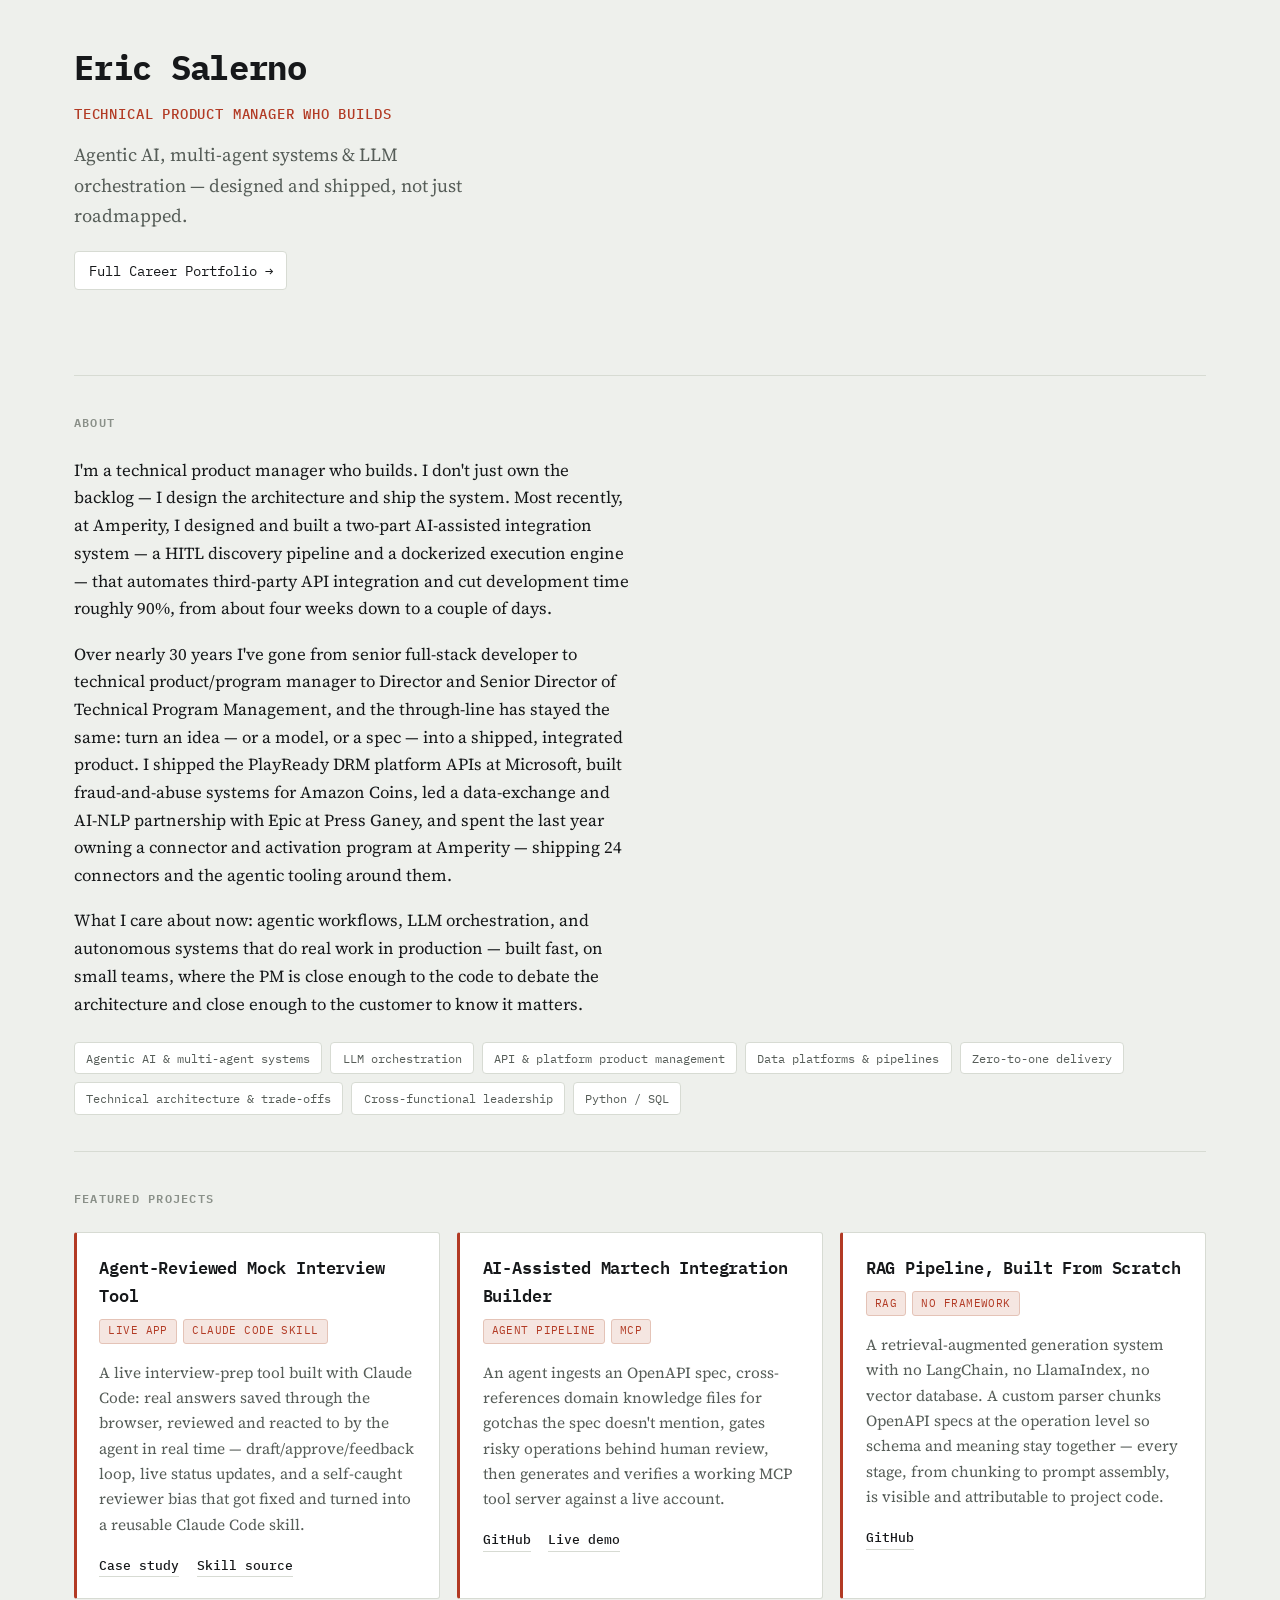
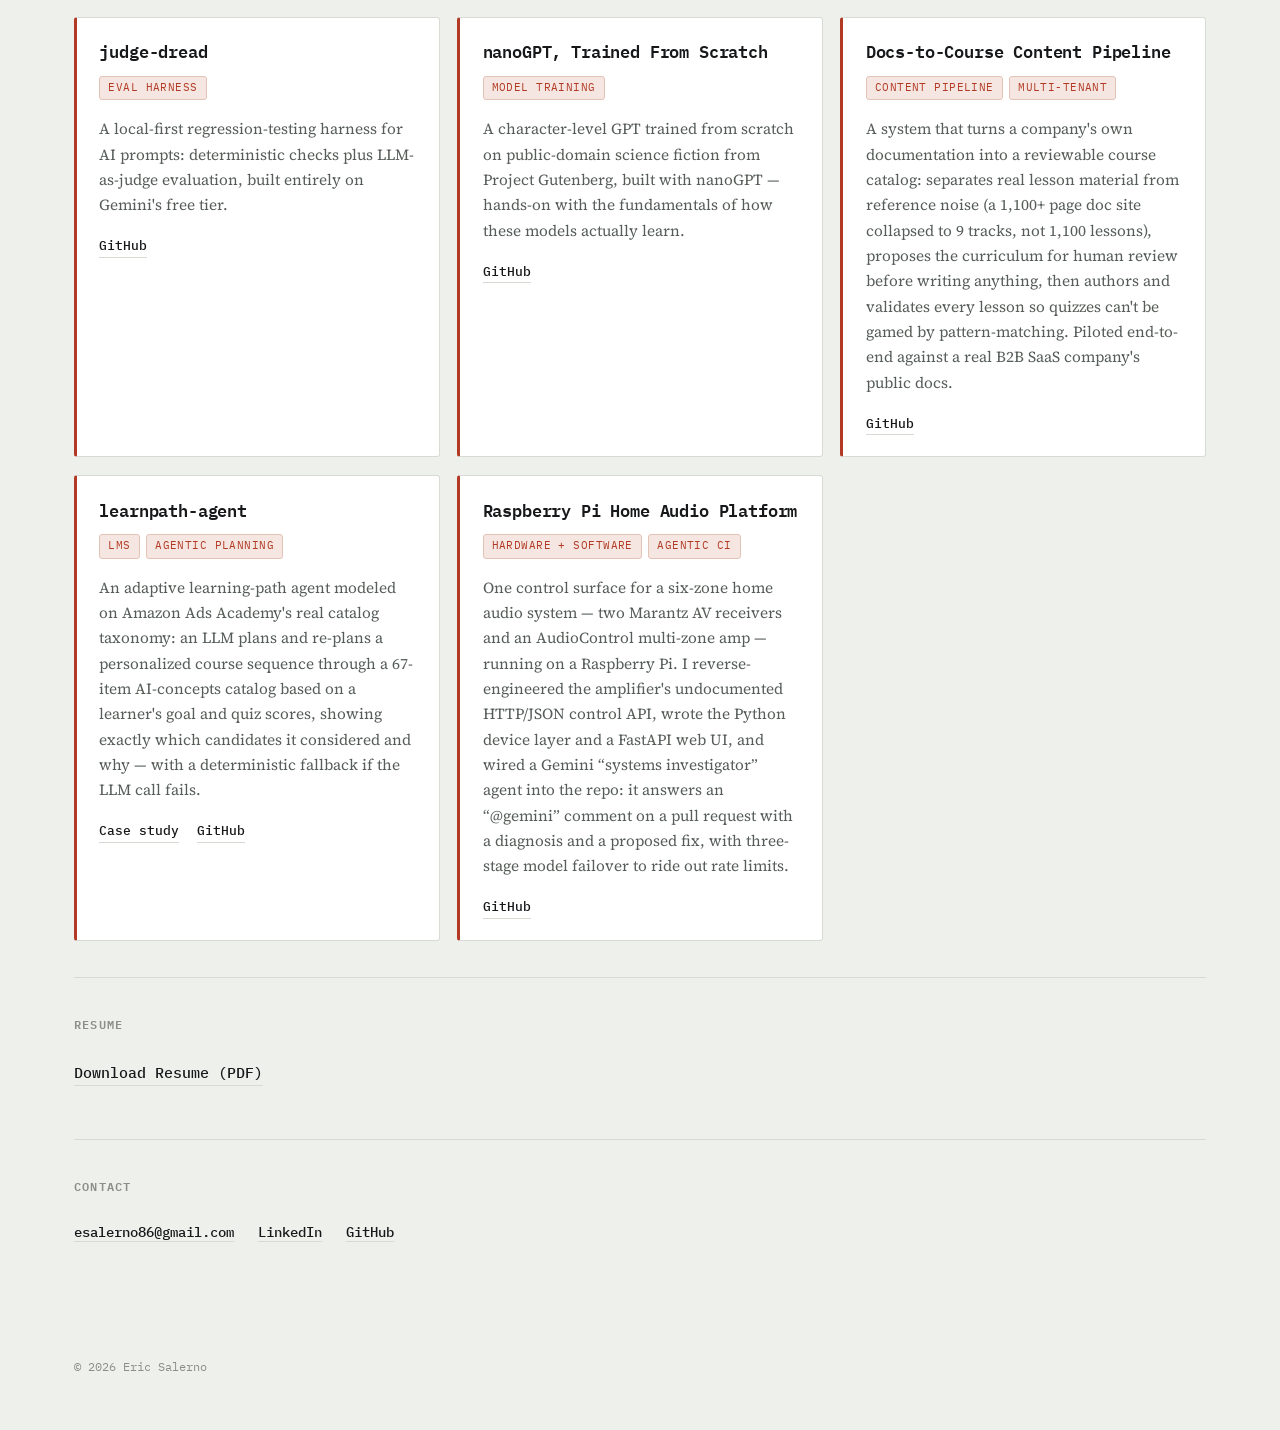
==== commit 6ef84a2a: "Add Raspberry Pi Home Audio Platform (Dumb-home) project tile" ====
--- a/index.html
+++ b/index.html
@@ -112,6 +112,15 @@
           <a href="https://github.com/ericthebigsal/learnpath-agent">GitHub</a>
         </div>
       </article>
+
+      <article class="project-card">
+        <h3>Raspberry Pi Home Audio Platform</h3>
+        <ul class="project-tags"><li>Hardware + software</li><li>Agentic CI</li></ul>
+        <p>One control surface for a six-zone home audio system — two Marantz AV receivers and an AudioControl multi-zone amp — running on a Raspberry Pi. I reverse-engineered the amplifier's undocumented HTTP/JSON control API, wrote the Python device layer and a FastAPI web UI, and wired a Gemini &ldquo;systems investigator&rdquo; agent into the repo: it answers an &ldquo;@gemini&rdquo; comment on a pull request with a diagnosis and a proposed fix, with three-stage model failover to ride out rate limits.</p>
+        <div class="project-links">
+          <a href="https://github.com/ericthebigsal/Dumb-home">GitHub</a>
+        </div>
+      </article>
     </div>
   </section>
 
--- a/styles.css
+++ b/styles.css
@@ -403,3 +403,5 @@
   padding-top: 0;
   margin-top: 2.5rem;
 }
+
+
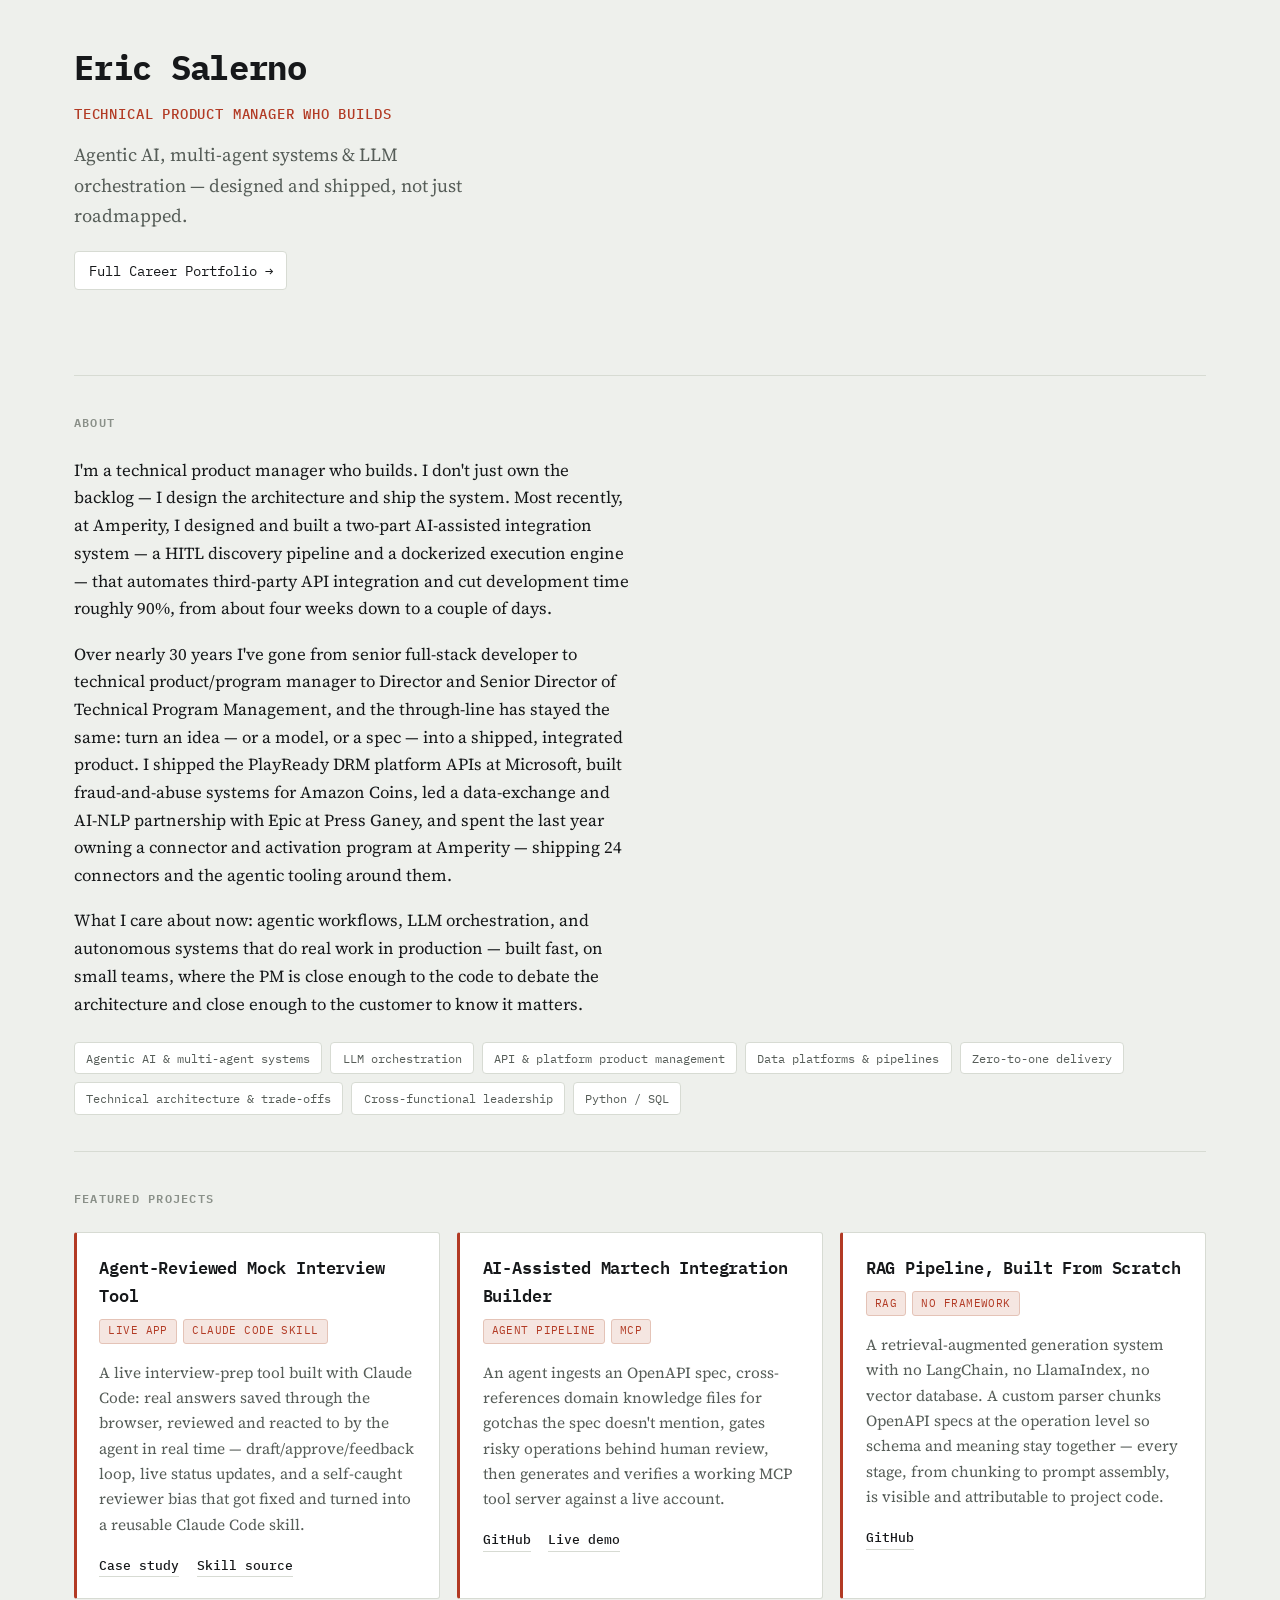
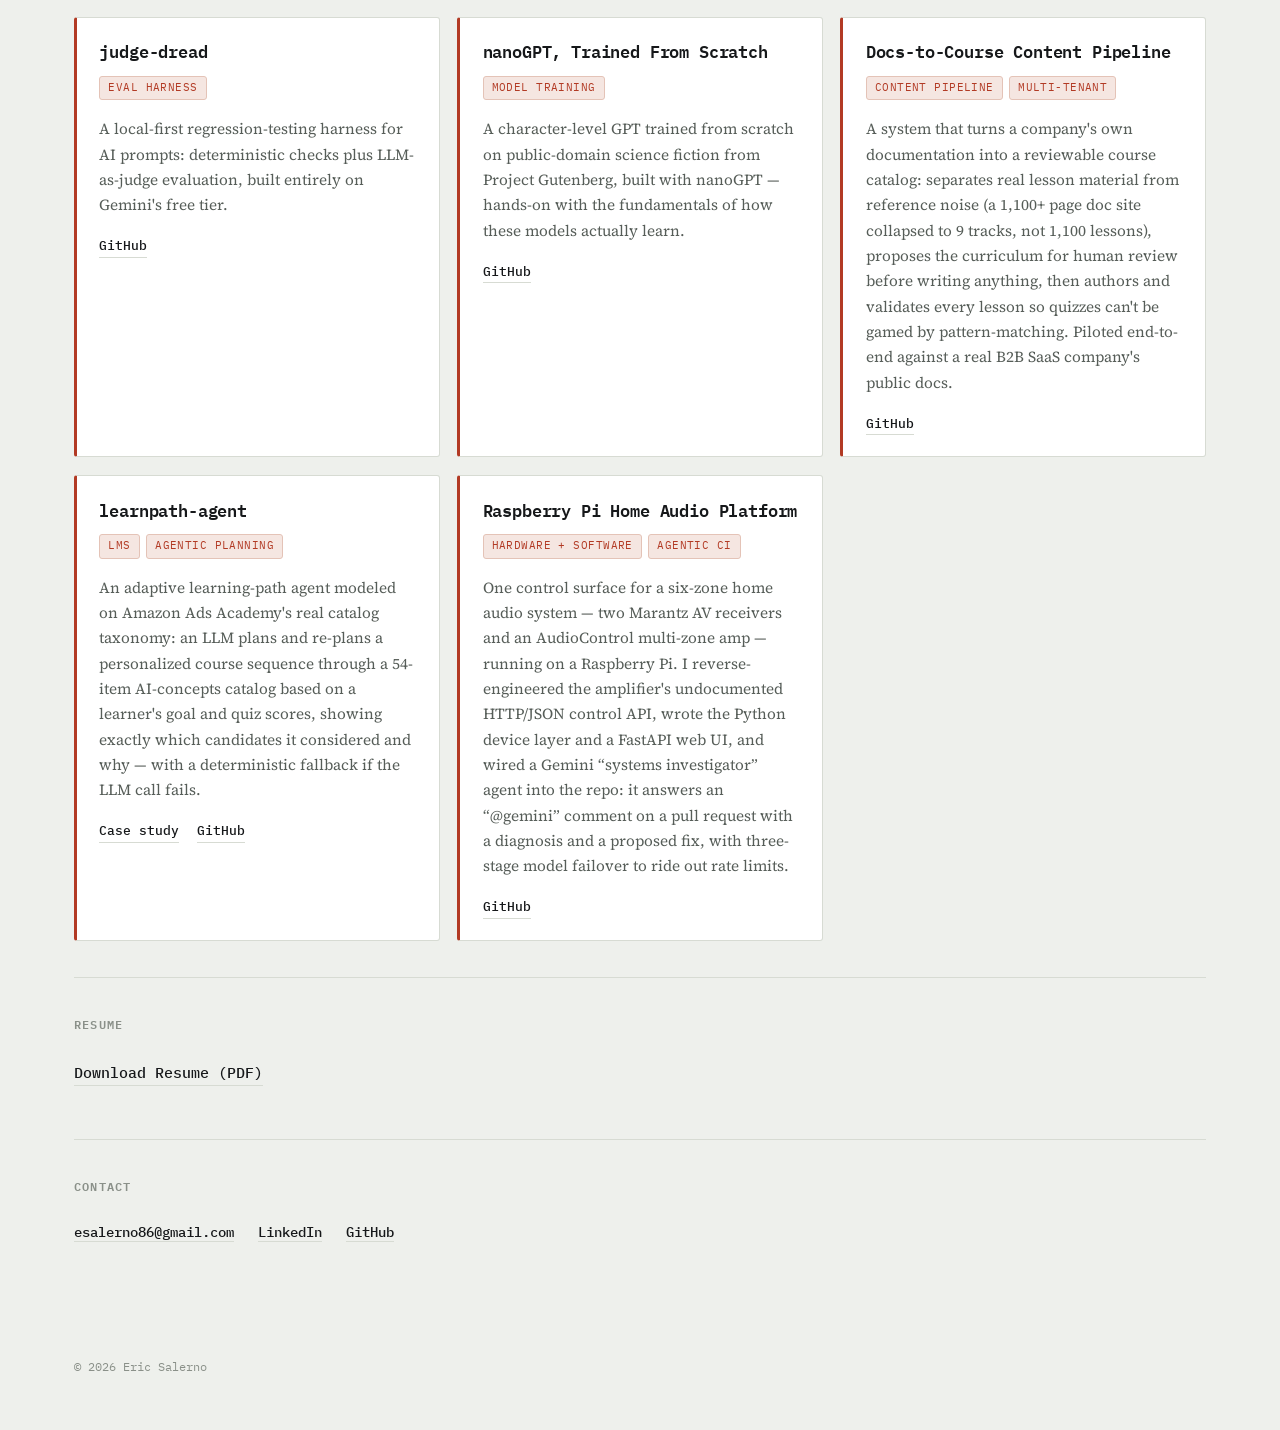
==== commit 516fb18a: "Fix learnpath-agent catalog count (67 -> 54) to match source" ====
--- a/index.html
+++ b/index.html
@@ -106,7 +106,7 @@
       <article class="project-card">
         <h3>learnpath-agent</h3>
         <ul class="project-tags"><li>LMS</li><li>Agentic planning</li></ul>
-        <p>An adaptive learning-path agent modeled on Amazon Ads Academy's real catalog taxonomy: an LLM plans and re-plans a personalized course sequence through a 67-item AI-concepts catalog based on a learner's goal and quiz scores, showing exactly which candidates it considered and why — with a deterministic fallback if the LLM call fails.</p>
+        <p>An adaptive learning-path agent modeled on Amazon Ads Academy's real catalog taxonomy: an LLM plans and re-plans a personalized course sequence through a 54-item AI-concepts catalog based on a learner's goal and quiz scores, showing exactly which candidates it considered and why — with a deterministic fallback if the LLM call fails.</p>
         <div class="project-links">
           <a href="learnpath-agent-writeup.html">Case study</a>
           <a href="https://github.com/ericthebigsal/learnpath-agent">GitHub</a>
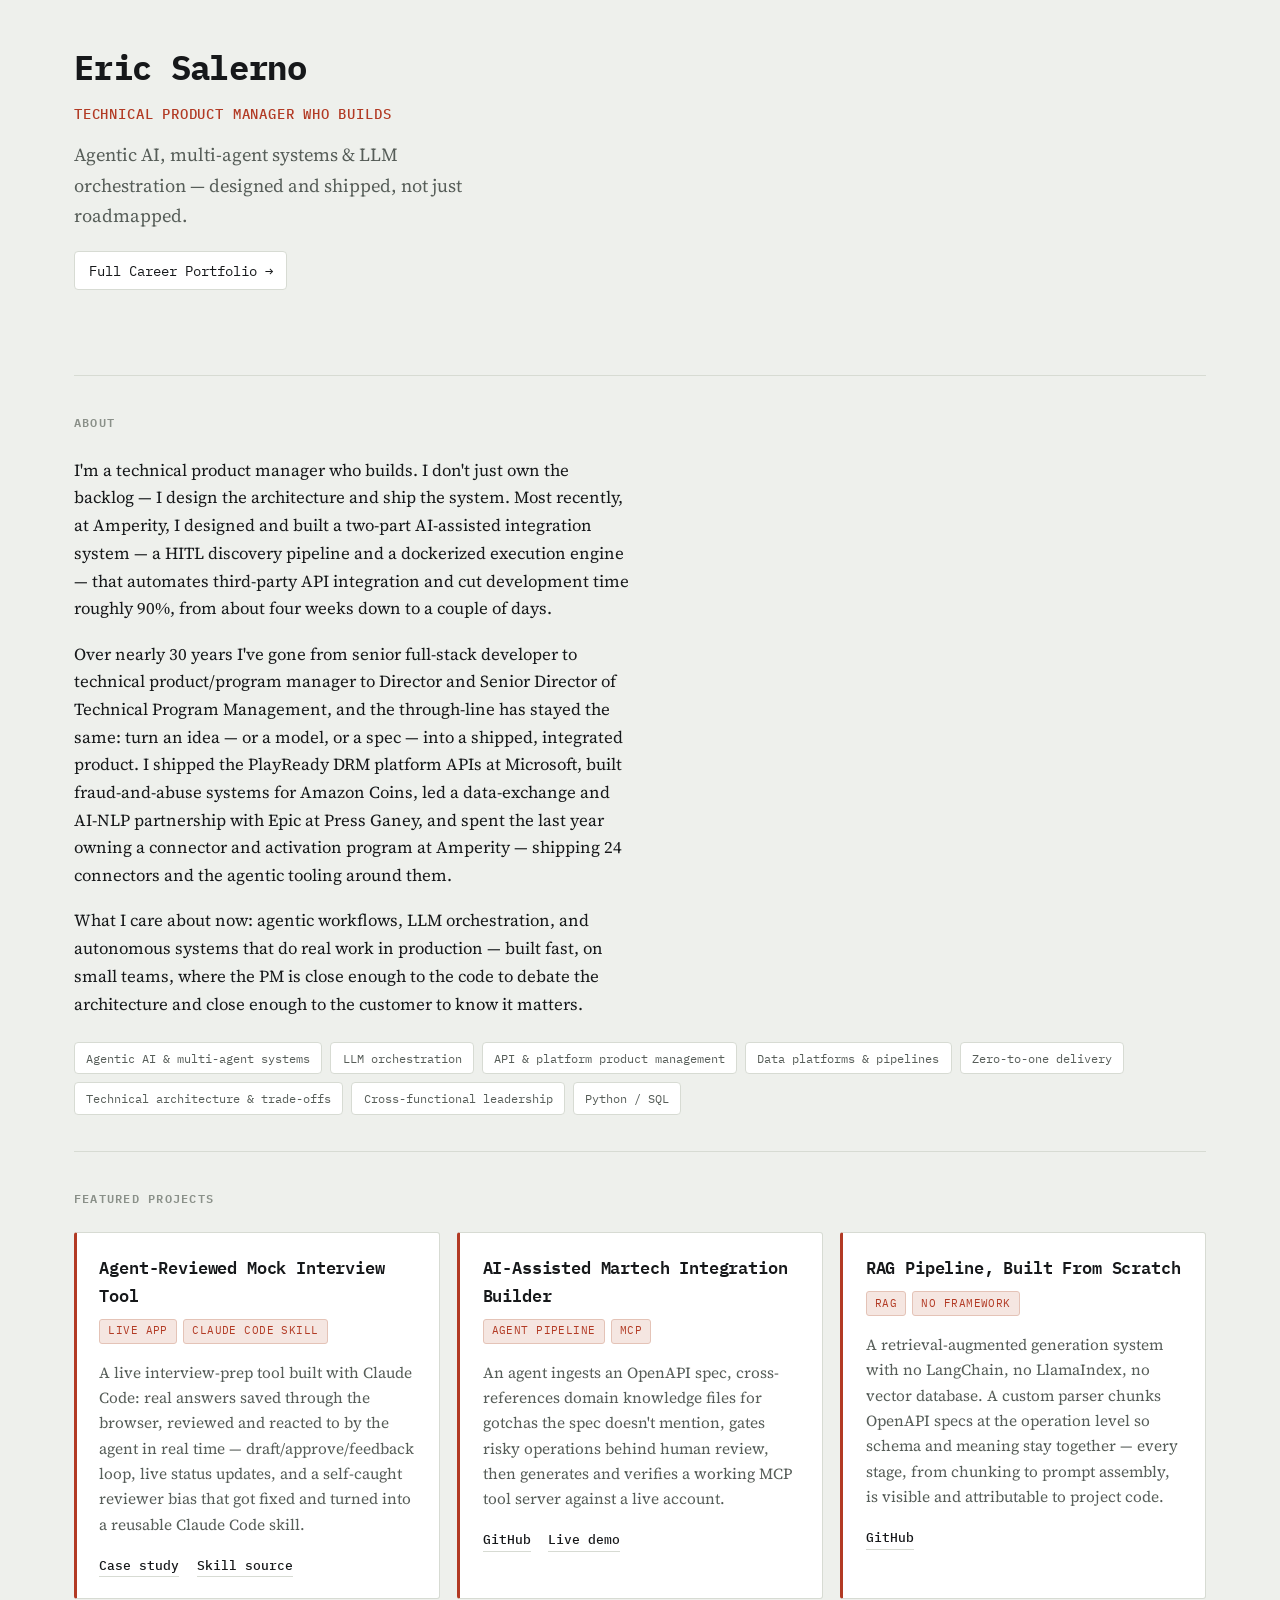
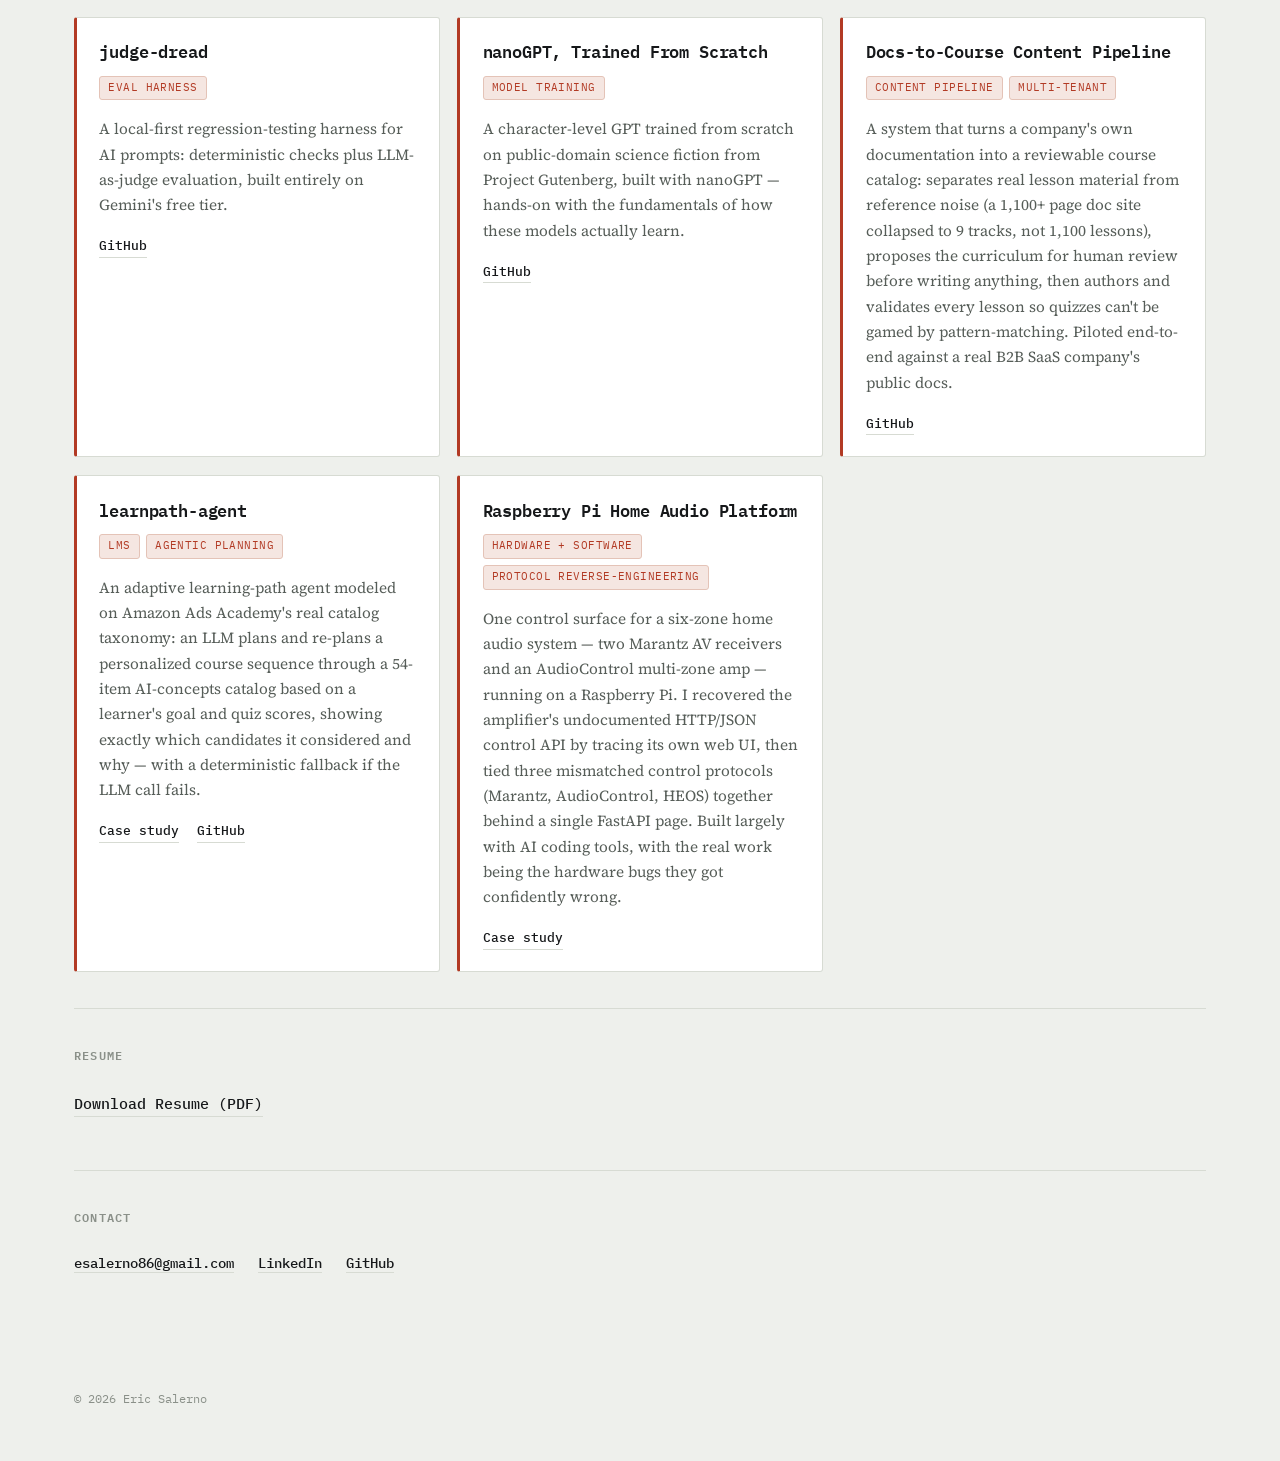
==== commit 1c52e233: "Replace dead Dumb-home GitHub link with a case study The Dumb-home repo is private, so the portfolio" ====
--- a/index.html
+++ b/index.html
@@ -115,10 +115,10 @@
 
       <article class="project-card">
         <h3>Raspberry Pi Home Audio Platform</h3>
-        <ul class="project-tags"><li>Hardware + software</li><li>Agentic CI</li></ul>
-        <p>One control surface for a six-zone home audio system — two Marantz AV receivers and an AudioControl multi-zone amp — running on a Raspberry Pi. I reverse-engineered the amplifier's undocumented HTTP/JSON control API, wrote the Python device layer and a FastAPI web UI, and wired a Gemini &ldquo;systems investigator&rdquo; agent into the repo: it answers an &ldquo;@gemini&rdquo; comment on a pull request with a diagnosis and a proposed fix, with three-stage model failover to ride out rate limits.</p>
+        <ul class="project-tags"><li>Hardware + software</li><li>Protocol reverse-engineering</li></ul>
+        <p>One control surface for a six-zone home audio system — two Marantz AV receivers and an AudioControl multi-zone amp — running on a Raspberry Pi. I recovered the amplifier's undocumented HTTP/JSON control API by tracing its own web UI, then tied three mismatched control protocols (Marantz, AudioControl, HEOS) together behind a single FastAPI page. Built largely with AI coding tools, with the real work being the hardware bugs they got confidently wrong.</p>
         <div class="project-links">
-          <a href="https://github.com/ericthebigsal/Dumb-home">GitHub</a>
+          <a href="dumb-home-writeup.html">Case study</a>
         </div>
       </article>
     </div>
